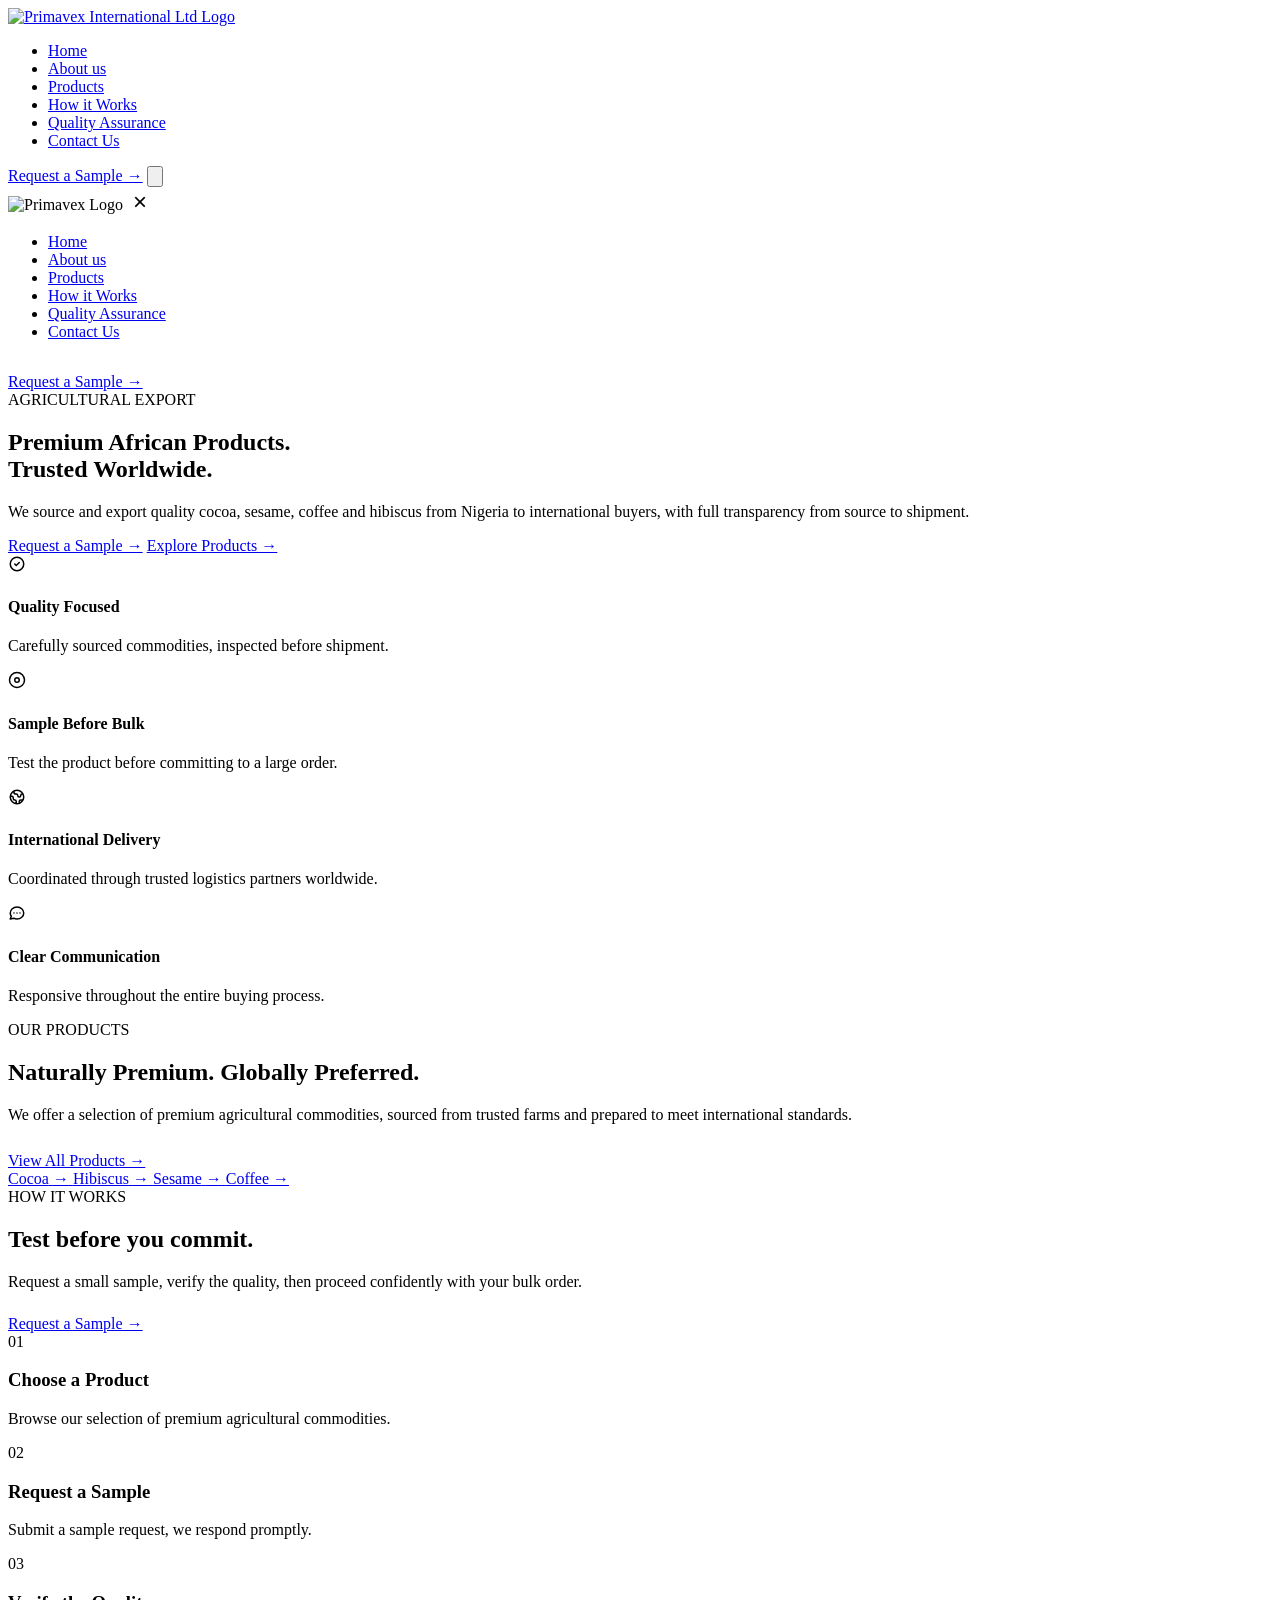
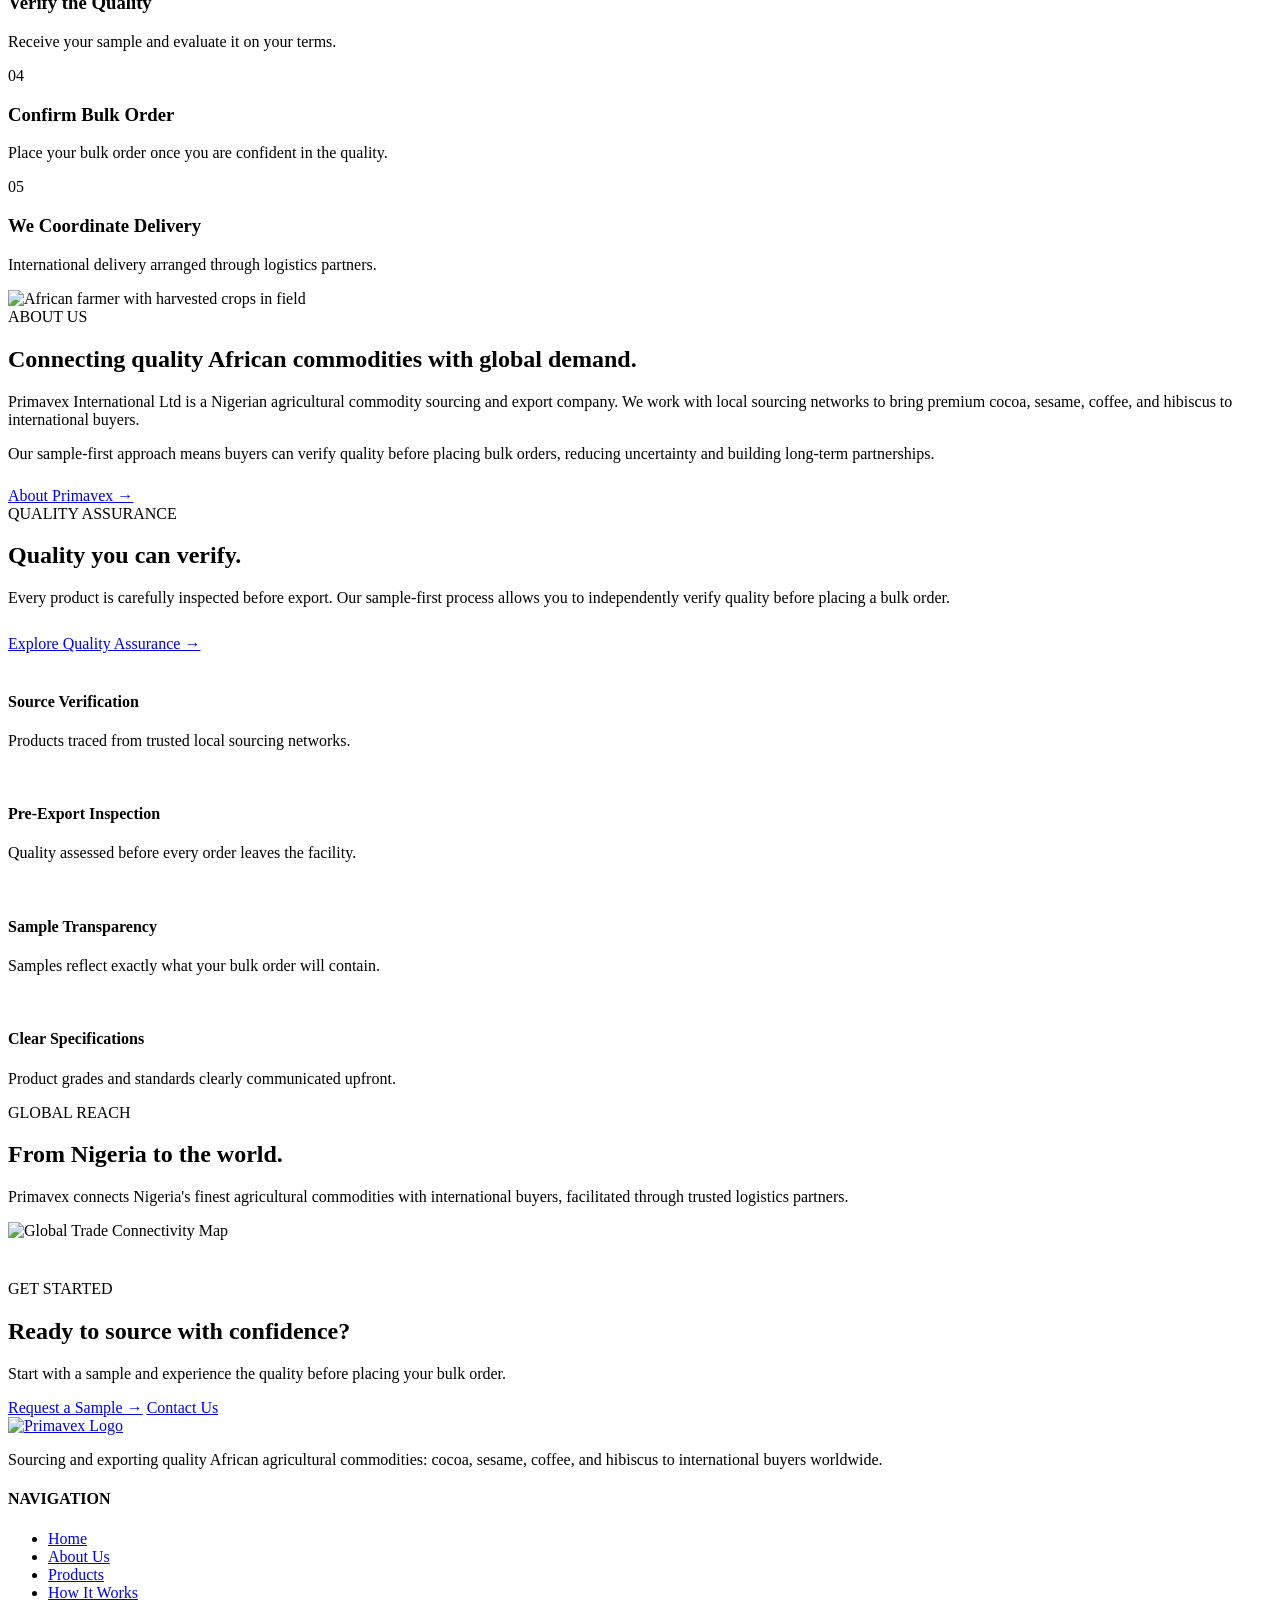
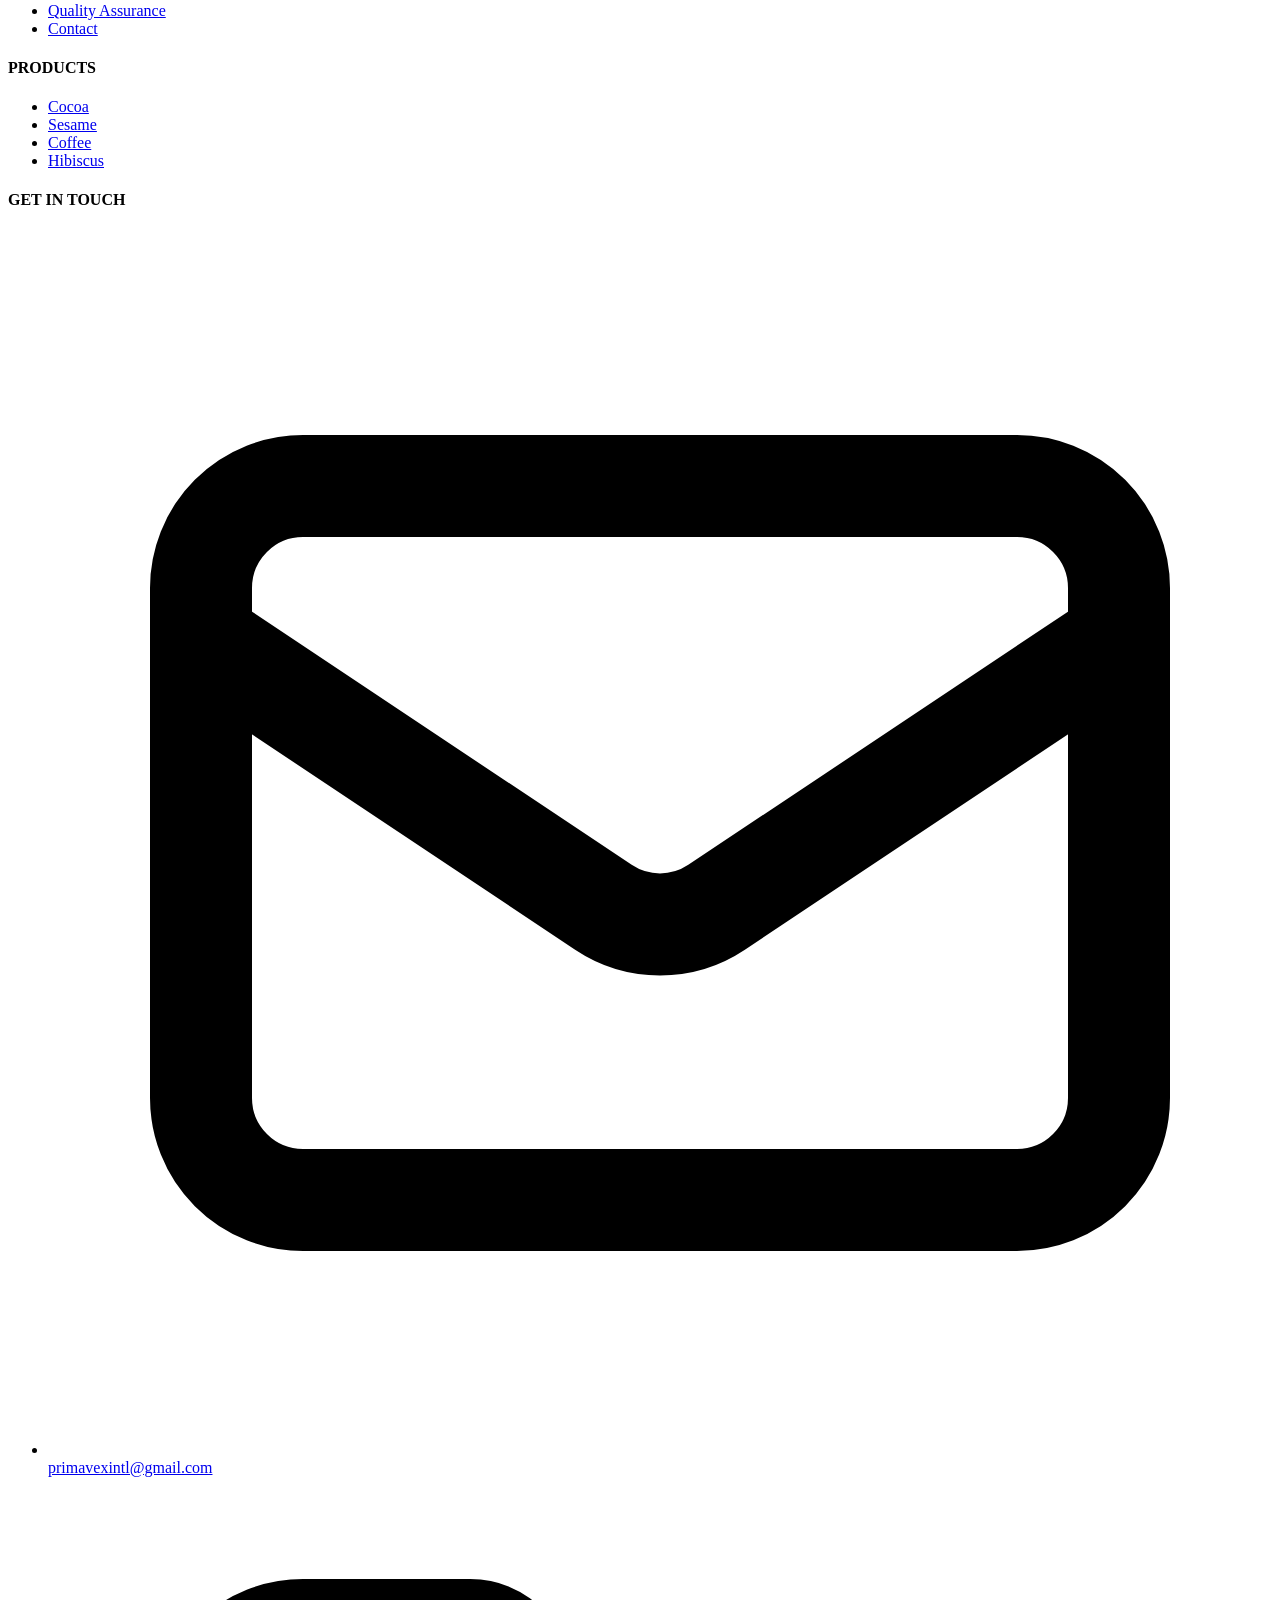
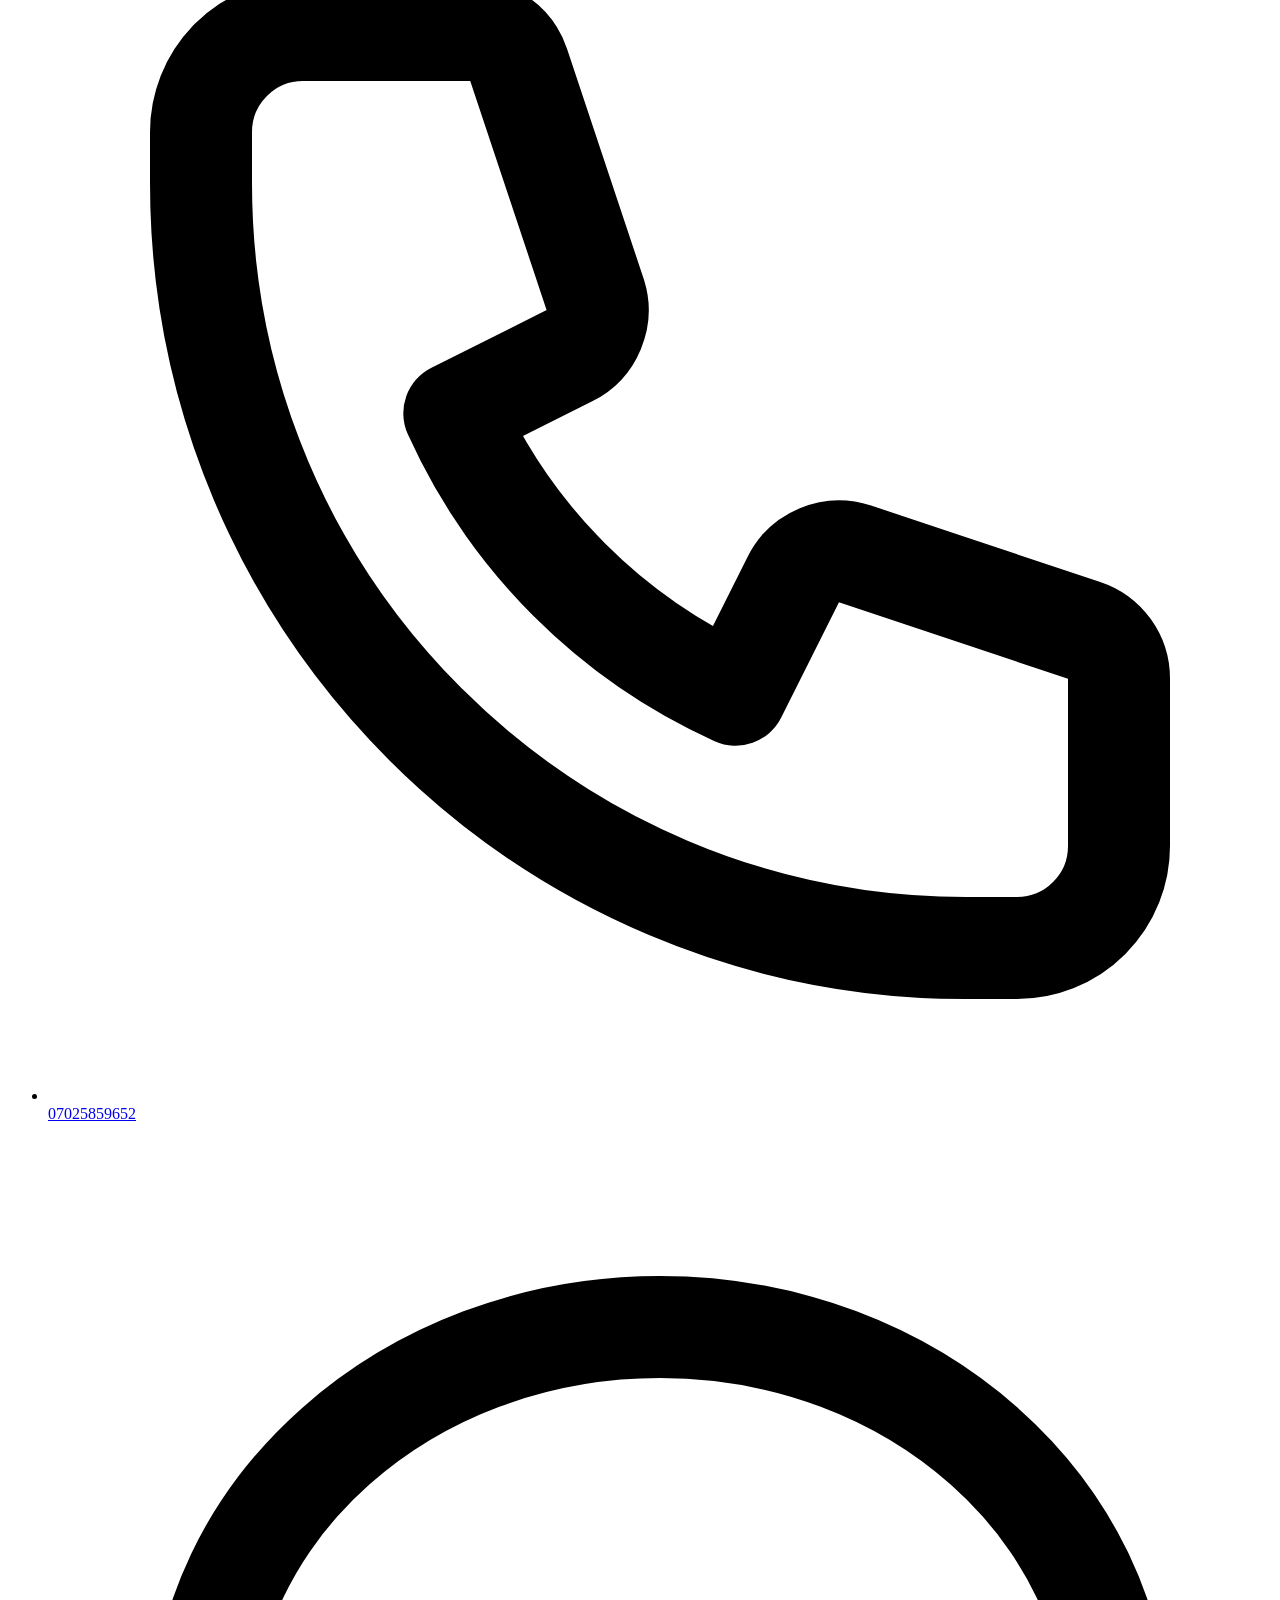
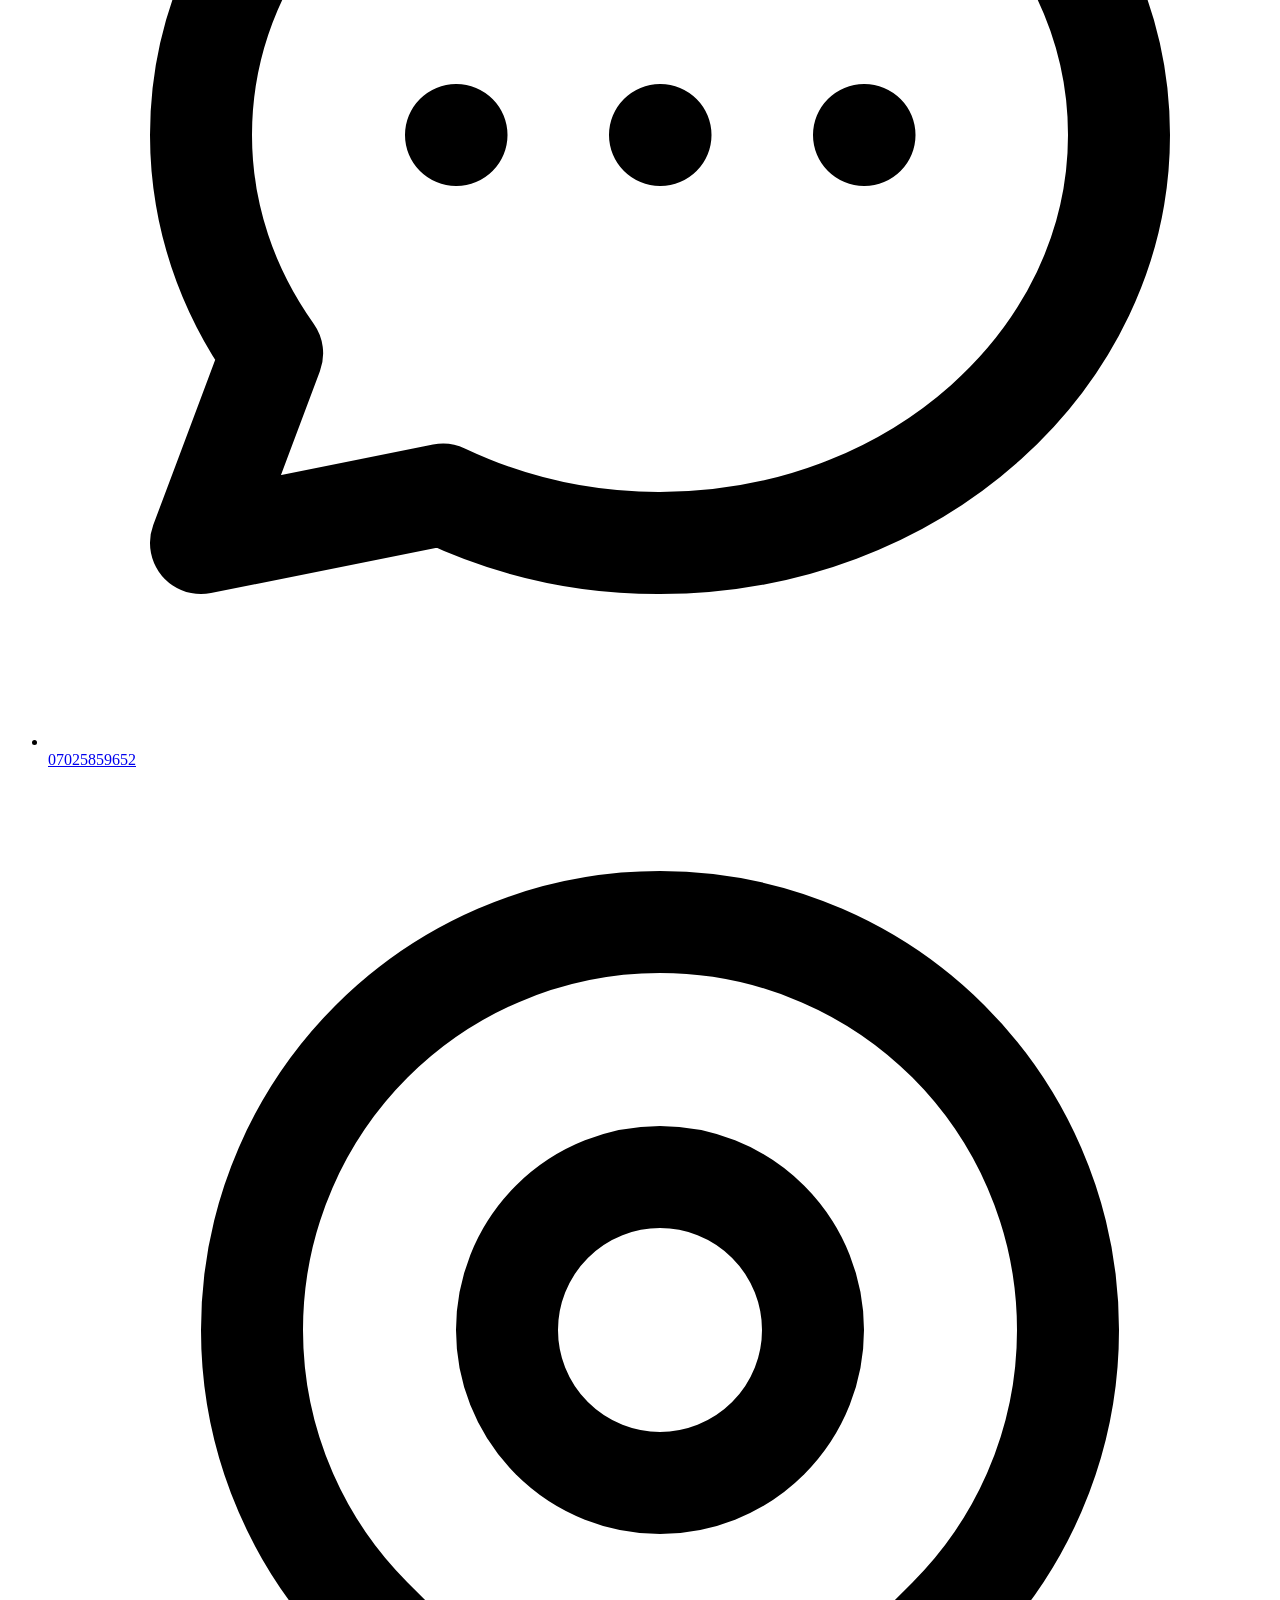
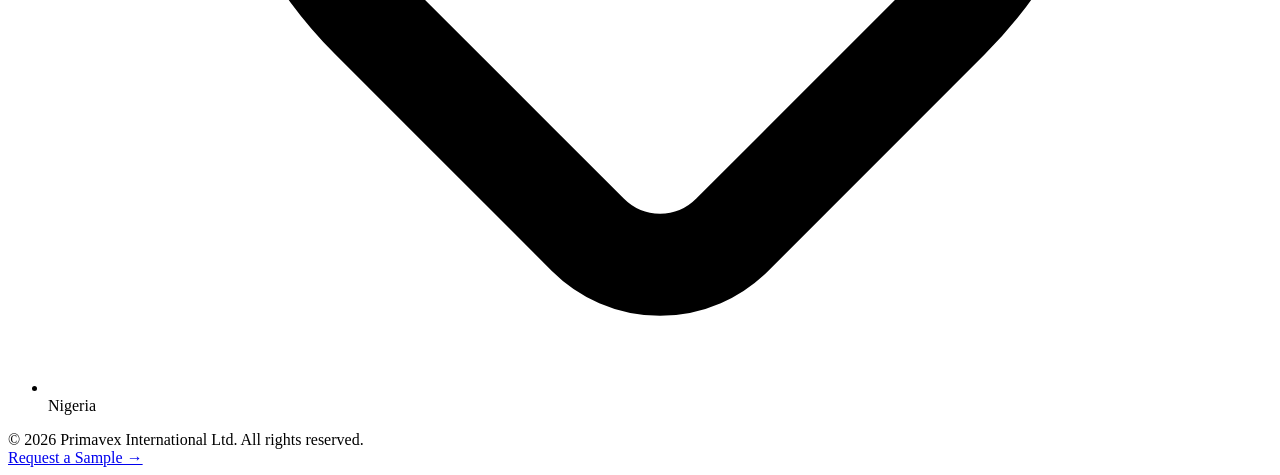
==== index.html @ c96e4984 "Add files via upload" ====
<!DOCTYPE html>
<html lang="en">
<head>
  <meta charset="UTF-8">
  <meta name="viewport" content="width=device-width, initial-scale=1.0">
  <title>Primavex International Ltd | Premium African Agricultural Commodities</title>
  <meta name="description" content="Sourcing and exporting quality African agricultural commodities: cocoa, sesame, coffee, and hibiscus from Nigeria to international buyers worldwide.">
  <link rel="stylesheet" href="assets/css/style.css">
  <link rel="icon" type="image/png" href="assets/images/logo.png">
</head>
<body>

  <!-- Floating Frosted Glass Header Navigation -->
  <header class="header-wrapper">
    <nav class="nav-pill" aria-label="Main Navigation">
      <a href="index.html" class="nav-brand" aria-label="Primavex Home">
        <img src="assets/images/logo.png" alt="Primavex International Ltd Logo">
      </a>
      <ul class="nav-menu">
        <li><a href="index.html" class="nav-link active">Home</a></li>
        <li><a href="about.html" class="nav-link">About us</a></li>
        <li><a href="products.html" class="nav-link">Products</a></li>
        <li><a href="how-it-works.html" class="nav-link">How it Works</a></li>
        <li><a href="quality-assurance.html" class="nav-link">Quality Assurance</a></li>
        <li><a href="contact.html" class="nav-link">Contact Us</a></li>
      </ul>
      <div class="nav-actions">
        <a href="request-sample.html" class="btn btn-gold btn-pill">Request a Sample &rarr;</a>
        <button class="mobile-toggle" aria-label="Open mobile navigation menu">
          <svg fill="none" stroke="currentColor" stroke-width="2" viewBox="0 0 24 24">
            <path stroke-linecap="round" stroke-linejoin="round" d="M4 6h16M4 12h16M4 18h16"></path>
          </svg>
        </button>
      </div>
    </nav>
  </header>

  <!-- Mobile Navigation Drawer -->
  <div class="mobile-drawer" aria-hidden="true">
    <div class="mobile-drawer-content">
      <div>
        <div class="mobile-drawer-header">
          <img src="assets/images/logo.png" alt="Primavex Logo" style="height: 32px;">
          <button class="mobile-drawer-close" aria-label="Close menu" style="background:none;border:none;cursor:pointer;font-size:24px;color:var(--primary-navy);">&times;</button>
        </div>
        <ul class="mobile-nav-links">
          <li><a href="index.html" class="nav-link active">Home</a></li>
          <li><a href="about.html" class="nav-link">About us</a></li>
          <li><a href="products.html" class="nav-link">Products</a></li>
          <li><a href="how-it-works.html" class="nav-link">How it Works</a></li>
          <li><a href="quality-assurance.html" class="nav-link">Quality Assurance</a></li>
          <li><a href="contact.html" class="nav-link">Contact Us</a></li>
        </ul>
      </div>
      <div style="margin-top: 32px;">
        <a href="request-sample.html" class="btn btn-gold btn-full">Request a Sample &rarr;</a>
      </div>
    </div>
  </div>

  <main id="main-content">
    <!-- Hero Section -->
    <section class="hero-wrapper" style="background-image: url('assets/images/hero-home.jpg');">
      <div class="hero-overlay"></div>
      <div class="container">
        <div class="hero-content">
          <span class="eyebrow eyebrow-light">AGRICULTURAL EXPORT</span>
          <h1>Premium African <span class="text-gold">Products.</span><br>Trusted Worldwide.</h1>
          <p>We source and export quality cocoa, sesame, coffee and hibiscus from Nigeria to international buyers, with full transparency from source to shipment.</p>
          <div class="hero-cta-group">
            <a href="request-sample.html" class="btn btn-gold">Request a Sample &rarr;</a>
            <a href="products.html" class="btn btn-outline-white">Explore Products &rarr;</a>
          </div>
        </div>
      </div>
    </section>

    <!-- 4 Feature Highlights Bar -->
    <section class="feature-bar" aria-label="Highlights">
      <div class="container">
        <div class="feature-bar-grid">
          <div class="feature-bar-item">
            <div class="feature-icon-box">
              <svg width="18" height="18" fill="none" stroke="currentColor" stroke-width="2" viewBox="0 0 24 24">
                <path stroke-linecap="round" stroke-linejoin="round" d="M9 12l2 2 4-4m6 2a9 9 0 11-18 0 9 9 0 0118 0z"></path>
              </svg>
            </div>
            <div>
              <h4>Quality Focused</h4>
              <p>Carefully sourced commodities, inspected before shipment.</p>
            </div>
          </div>
          <div class="feature-bar-item">
            <div class="feature-icon-box">
              <svg width="18" height="18" fill="none" stroke="currentColor" stroke-width="2" viewBox="0 0 24 24">
                <circle cx="12" cy="12" r="10"></circle>
                <circle cx="12" cy="12" r="3"></circle>
              </svg>
            </div>
            <div>
              <h4>Sample Before Bulk</h4>
              <p>Test the product before committing to a large order.</p>
            </div>
          </div>
          <div class="feature-bar-item">
            <div class="feature-icon-box">
              <svg width="18" height="18" fill="none" stroke="currentColor" stroke-width="2" viewBox="0 0 24 24">
                <path stroke-linecap="round" stroke-linejoin="round" d="M3.055 11H5a2 2 0 012 2v1a2 2 0 002 2 2 2 0 012 2v2.945M8 3.935V5.5A2.5 2.5 0 0010.5 8h.5a2 2 0 012 2 2 2 0 104 0 2 2 0 012-2h1.064M15 20.488V18a2 2 0 012-2h3.064M21 12a9 9 0 11-18 0 9 9 0 0118 0z"></path>
              </svg>
            </div>
            <div>
              <h4>International Delivery</h4>
              <p>Coordinated through trusted logistics partners worldwide.</p>
            </div>
          </div>
          <div class="feature-bar-item">
            <div class="feature-icon-box">
              <svg width="18" height="18" fill="none" stroke="currentColor" stroke-width="2" viewBox="0 0 24 24">
                <path stroke-linecap="round" stroke-linejoin="round" d="M8 12h.01M12 12h.01M16 12h.01M21 12c0 4.418-4.03 8-9 8a9.863 9.863 0 01-4.255-.949L3 20l1.395-3.72C3.512 15.042 3 13.574 3 12c0-4.418 4.03-8 9-8s9 3.582 9 8z"></path>
              </svg>
            </div>
            <div>
              <h4>Clear Communication</h4>
              <p>Responsive throughout the entire buying process.</p>
            </div>
          </div>
        </div>
      </div>
    </section>

    <!-- Product Showcase Section -->
    <section class="section-padding bg-white">
      <div class="container">
        <div class="product-showcase-grid">
          <div>
            <span class="eyebrow">OUR PRODUCTS</span>
            <h2>Naturally Premium. Globally Preferred.</h2>
            <p style="margin-top: 16px; margin-bottom: 28px;">We offer a selection of premium agricultural commodities, sourced from trusted farms and prepared to meet international standards.</p>
            <a href="products.html" class="btn btn-navy">View All Products &rarr;</a>
          </div>
          <div class="product-cards-2x2">
            <!-- Cocoa Card -->
            <a href="products/cocoa.html" class="showcase-product-card" style="background-image: url('assets/images/cocoa.jpg');" aria-label="View Cocoa Details">
              <span class="showcase-badge">Cocoa</span>
              <span class="showcase-arrow-btn">&rarr;</span>
            </a>
            <!-- Hibiscus Card -->
            <a href="products/hibiscus.html" class="showcase-product-card" style="background-image: url('assets/images/hibiscus.jpg');" aria-label="View Hibiscus Details">
              <span class="showcase-badge">Hibiscus</span>
              <span class="showcase-arrow-btn">&rarr;</span>
            </a>
            <!-- Sesame Card -->
            <a href="products/sesame.html" class="showcase-product-card" style="background-image: url('assets/images/sesame.jpg');" aria-label="View Sesame Details">
              <span class="showcase-badge">Sesame</span>
              <span class="showcase-arrow-btn">&rarr;</span>
            </a>
            <!-- Coffee Card -->
            <a href="products/coffee.html" class="showcase-product-card" style="background-image: url('assets/images/coffee.jpg');" aria-label="View Coffee Details">
              <span class="showcase-badge">Coffee</span>
              <span class="showcase-arrow-btn">&rarr;</span>
            </a>
          </div>
        </div>
      </div>
    </section>

    <!-- How It Works / 5-Step Process Section -->
    <section class="section-padding bg-white">
      <div class="container">
        <div class="process-split">
          <div>
            <span class="eyebrow">HOW IT WORKS</span>
            <h2>Test before you commit.</h2>
            <p style="margin-top: 14px; margin-bottom: 24px;">Request a small sample, verify the quality, then proceed confidently with your bulk order.</p>
            <a href="request-sample.html" class="btn btn-gold">Request a Sample &rarr;</a>
          </div>
          <div class="process-steps-list">
            <div class="process-step-item">
              <div class="process-step-num">01</div>
              <div class="process-step-text">
                <h3>Choose a Product</h3>
                <p>Browse our selection of premium agricultural commodities.</p>
              </div>
            </div>
            <div class="process-step-item">
              <div class="process-step-num">02</div>
              <div class="process-step-text">
                <h3>Request a Sample</h3>
                <p>Submit a sample request, we respond promptly.</p>
              </div>
            </div>
            <div class="process-step-item">
              <div class="process-step-num">03</div>
              <div class="process-step-text">
                <h3>Verify the Quality</h3>
                <p>Receive your sample and evaluate it on your terms.</p>
              </div>
            </div>
            <div class="process-step-item">
              <div class="process-step-num">04</div>
              <div class="process-step-text">
                <h3>Confirm Bulk Order</h3>
                <p>Place your bulk order once you are confident in the quality.</p>
              </div>
            </div>
            <div class="process-step-item">
              <div class="process-step-num">05</div>
              <div class="process-step-text">
                <h3>We Coordinate Delivery</h3>
                <p>International delivery arranged through logistics partners.</p>
              </div>
            </div>
          </div>
        </div>
      </div>
    </section>

    <!-- About Us Teaser Section -->
    <section class="section-padding bg-white">
      <div class="container">
        <div class="editorial-split">
          <div class="editorial-img-box">
            <img src="assets/images/home-farmer.png" alt="African farmer with harvested crops in field">
          </div>
          <div>
            <span class="eyebrow">ABOUT US</span>
            <h2>Connecting quality African commodities with global demand.</h2>
            <p style="margin-top: 14px; margin-bottom: 14px;">Primavex International Ltd is a Nigerian agricultural commodity sourcing and export company. We work with local sourcing networks to bring premium cocoa, sesame, coffee, and hibiscus to international buyers.</p>
            <p style="margin-bottom: 24px;">Our sample-first approach means buyers can verify quality before placing bulk orders, reducing uncertainty and building long-term partnerships.</p>
            <a href="about.html" class="btn btn-navy">About Primavex &rarr;</a>
          </div>
        </div>
      </div>
    </section>

    <!-- Quality Assurance Teaser Section -->
    <section class="section-padding bg-white">
      <div class="container">
        <div class="qa-teaser-grid">
          <div class="frame-black" style="display: flex; flex-direction: column; justify-content: space-between;">
            <div>
              <span class="eyebrow eyebrow-light">QUALITY ASSURANCE</span>
              <h2>Quality you can verify.</h2>
              <p style="margin-top: 14px; margin-bottom: 28px;">Every product is carefully inspected before export. Our sample-first process allows you to independently verify quality before placing a bulk order.</p>
            </div>
            <div>
              <a href="quality-assurance.html" class="btn btn-gold">Explore Quality Assurance &rarr;</a>
            </div>
          </div>
          <div class="qa-subcards-grid">
            <div class="qa-subcard">
              <span style="display: inline-block; width: 20px; height: 1.5px; background: var(--primary-gold); margin-bottom: 10px;"></span>
              <h4>Source Verification</h4>
              <p>Products traced from trusted local sourcing networks.</p>
            </div>
            <div class="qa-subcard">
              <span style="display: inline-block; width: 20px; height: 1.5px; background: var(--primary-gold); margin-bottom: 10px;"></span>
              <h4>Pre-Export Inspection</h4>
              <p>Quality assessed before every order leaves the facility.</p>
            </div>
            <div class="qa-subcard">
              <span style="display: inline-block; width: 20px; height: 1.5px; background: var(--primary-gold); margin-bottom: 10px;"></span>
              <h4>Sample Transparency</h4>
              <p>Samples reflect exactly what your bulk order will contain.</p>
            </div>
            <div class="qa-subcard">
              <span style="display: inline-block; width: 20px; height: 1.5px; background: var(--primary-gold); margin-bottom: 10px;"></span>
              <h4>Clear Specifications</h4>
              <p>Product grades and standards clearly communicated upfront.</p>
            </div>
          </div>
        </div>
      </div>
    </section>

    <!-- Global Reach Section (No dark border outline!) -->
    <section class="section-padding bg-white" style="padding-bottom: 40px;">
      <div class="container">
        <div class="global-reach-box">
          <span class="eyebrow">GLOBAL REACH</span>
          <h2>From Nigeria to the world.</h2>
          <p style="margin-top: 10px;">Primavex connects Nigeria's finest agricultural commodities with international buyers, facilitated through trusted logistics partners.</p>
        </div>
        <div class="map-container">
          <img src="assets/images/world-map.png" alt="Global Trade Connectivity Map">
        </div>
      </div>
    </section>

    <!-- Pre-Footer Dark CTA Banner -->
    <section class="cta-banner">
      <div class="container">
        <div class="cta-banner-inner">
          <span class="eyebrow eyebrow-light">GET STARTED</span>
          <h2>Ready to source with confidence?</h2>
          <p>Start with a sample and experience the quality before placing your bulk order.</p>
          <div class="cta-banner-buttons">
            <a href="request-sample.html" class="btn btn-gold">Request a Sample &rarr;</a>
            <a href="contact.html" class="btn btn-white">Contact Us</a>
          </div>
        </div>
      </div>
    </section>
  </main>

  <!-- Site Footer -->
  <footer class="site-footer">
    <div class="container">
      <div class="footer-grid">
        <div class="footer-brand">
          <a href="index.html">
            <img src="assets/images/logo.png" alt="Primavex Logo">
          </a>
          <p>Sourcing and exporting quality African agricultural commodities: cocoa, sesame, coffee, and hibiscus to international buyers worldwide.</p>
        </div>
        <div>
          <h4 class="footer-heading">NAVIGATION</h4>
          <ul class="footer-links">
            <li><a href="index.html">Home</a></li>
            <li><a href="about.html">About Us</a></li>
            <li><a href="products.html">Products</a></li>
            <li><a href="how-it-works.html">How It Works</a></li>
            <li><a href="quality-assurance.html">Quality Assurance</a></li>
            <li><a href="contact.html">Contact</a></li>
          </ul>
        </div>
        <div>
          <h4 class="footer-heading">PRODUCTS</h4>
          <ul class="footer-links">
            <li><a href="products/cocoa.html">Cocoa</a></li>
            <li><a href="products/sesame.html">Sesame</a></li>
            <li><a href="products/coffee.html">Coffee</a></li>
            <li><a href="products/hibiscus.html">Hibiscus</a></li>
          </ul>
        </div>
        <div>
          <h4 class="footer-heading">GET IN TOUCH</h4>
          <ul class="footer-contact-list">
            <li class="footer-contact-item">
              <svg fill="none" stroke="currentColor" stroke-width="2" viewBox="0 0 24 24">
                <path stroke-linecap="round" stroke-linejoin="round" d="M3 8l7.89 5.26a2 2 0 002.22 0L21 8M5 19h14a2 2 0 002-2V7a2 2 0 00-2-2H5a2 2 0 00-2 2v10a2 2 0 002 2z"></path>
              </svg>
              <a href="mailto:primavexintl@gmail.com">primavexintl@gmail.com</a>
            </li>
            <li class="footer-contact-item">
              <svg fill="none" stroke="currentColor" stroke-width="2" viewBox="0 0 24 24">
                <path stroke-linecap="round" stroke-linejoin="round" d="M3 5a2 2 0 012-2h3.28a1 1 0 01.948.684l1.498 4.493a1 1 0 01-.502 1.21l-2.257 1.13a11.042 11.042 0 005.516 5.516l1.13-2.257a1 1 0 011.21-.502l4.493 1.498a1 1 0 01.684.949V19a2 2 0 01-2 2h-1C9.716 21 3 14.284 3 6V5z"></path>
              </svg>
              <a href="tel:07025859652">07025859652</a>
            </li>
            <li class="footer-contact-item">
              <svg fill="none" stroke="currentColor" stroke-width="2" viewBox="0 0 24 24">
                <path stroke-linecap="round" stroke-linejoin="round" d="M8 12h.01M12 12h.01M16 12h.01M21 12c0 4.418-4.03 8-9 8a9.863 9.863 0 01-4.255-.949L3 20l1.395-3.72C3.512 15.042 3 13.574 3 12c0-4.418 4.03-8 9-8s9 3.582 9 8z"></path>
              </svg>
              <a href="https://wa.me/2347025859652" target="_blank" rel="noopener">07025859652</a>
            </li>
            <li class="footer-contact-item">
              <svg fill="none" stroke="currentColor" stroke-width="2" viewBox="0 0 24 24">
                <path stroke-linecap="round" stroke-linejoin="round" d="M17.657 16.657L13.414 20.9a1.998 1.998 0 01-2.827 0l-4.244-4.243a8 8 0 1111.314 0z"></path>
                <path stroke-linecap="round" stroke-linejoin="round" d="M15 11a3 3 0 11-6 0 3 3 0 016 0z"></path>
              </svg>
              <span>Nigeria</span>
            </li>
          </ul>
        </div>
      </div>
      <div class="footer-bottom">
        <div>&copy; 2026 Primavex International Ltd. All rights reserved.</div>
        <div>
          <a href="request-sample.html" class="btn btn-gold btn-sm">Request a Sample &rarr;</a>
        </div>
      </div>
    </div>
  </footer>

  <script src="assets/js/main.js"></script>
</body>
</html>
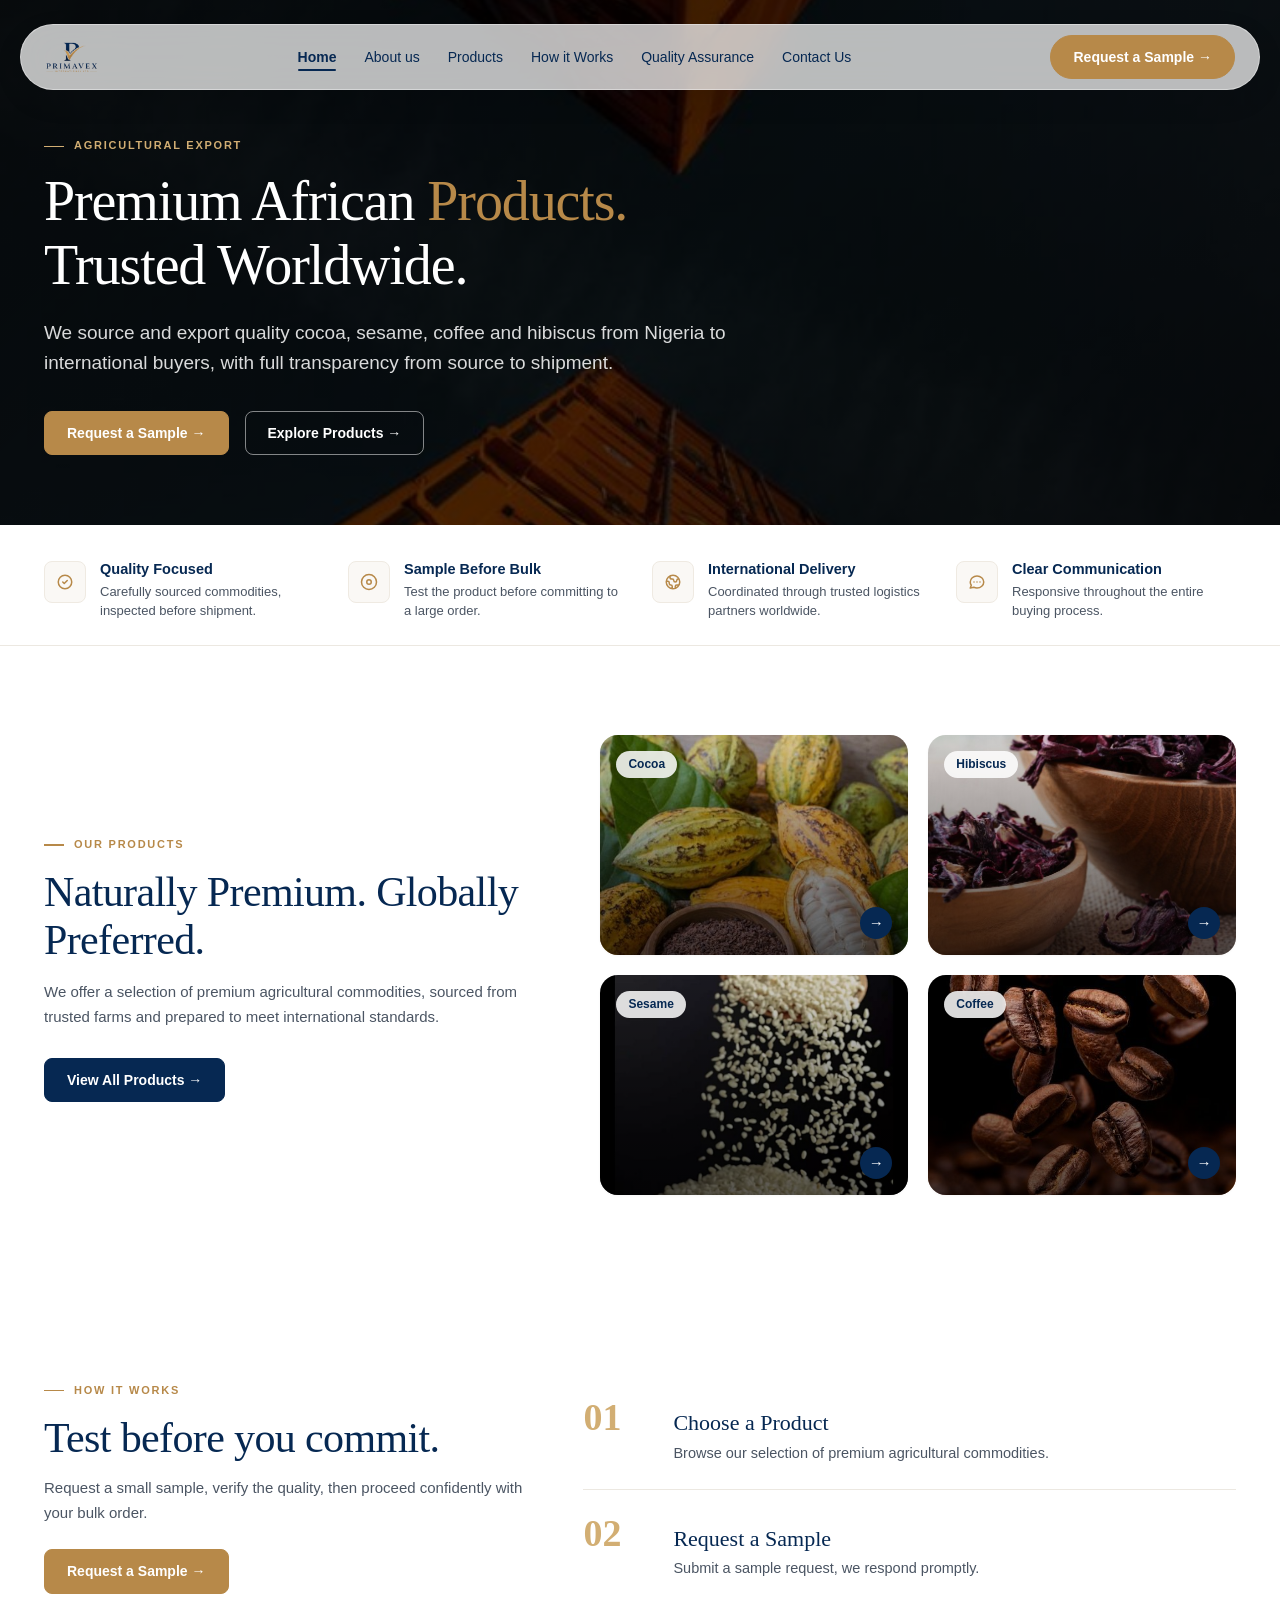
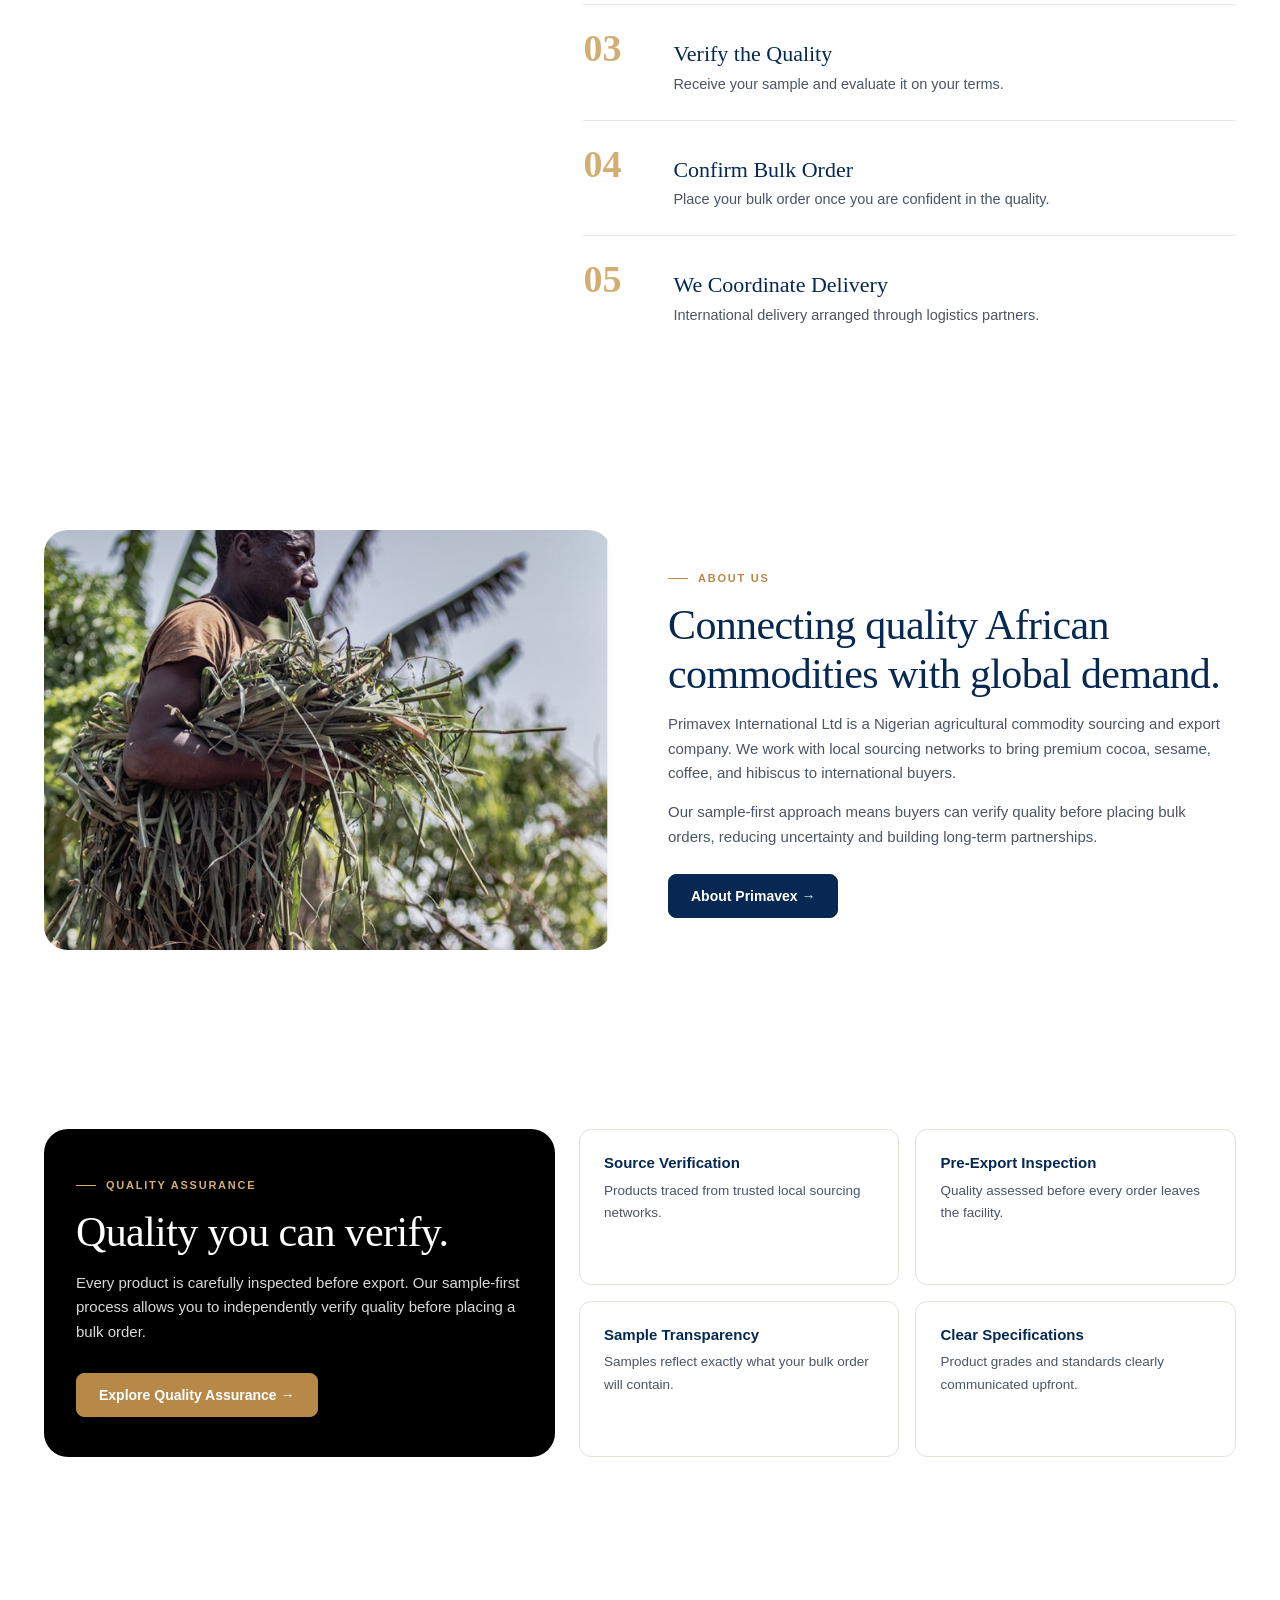
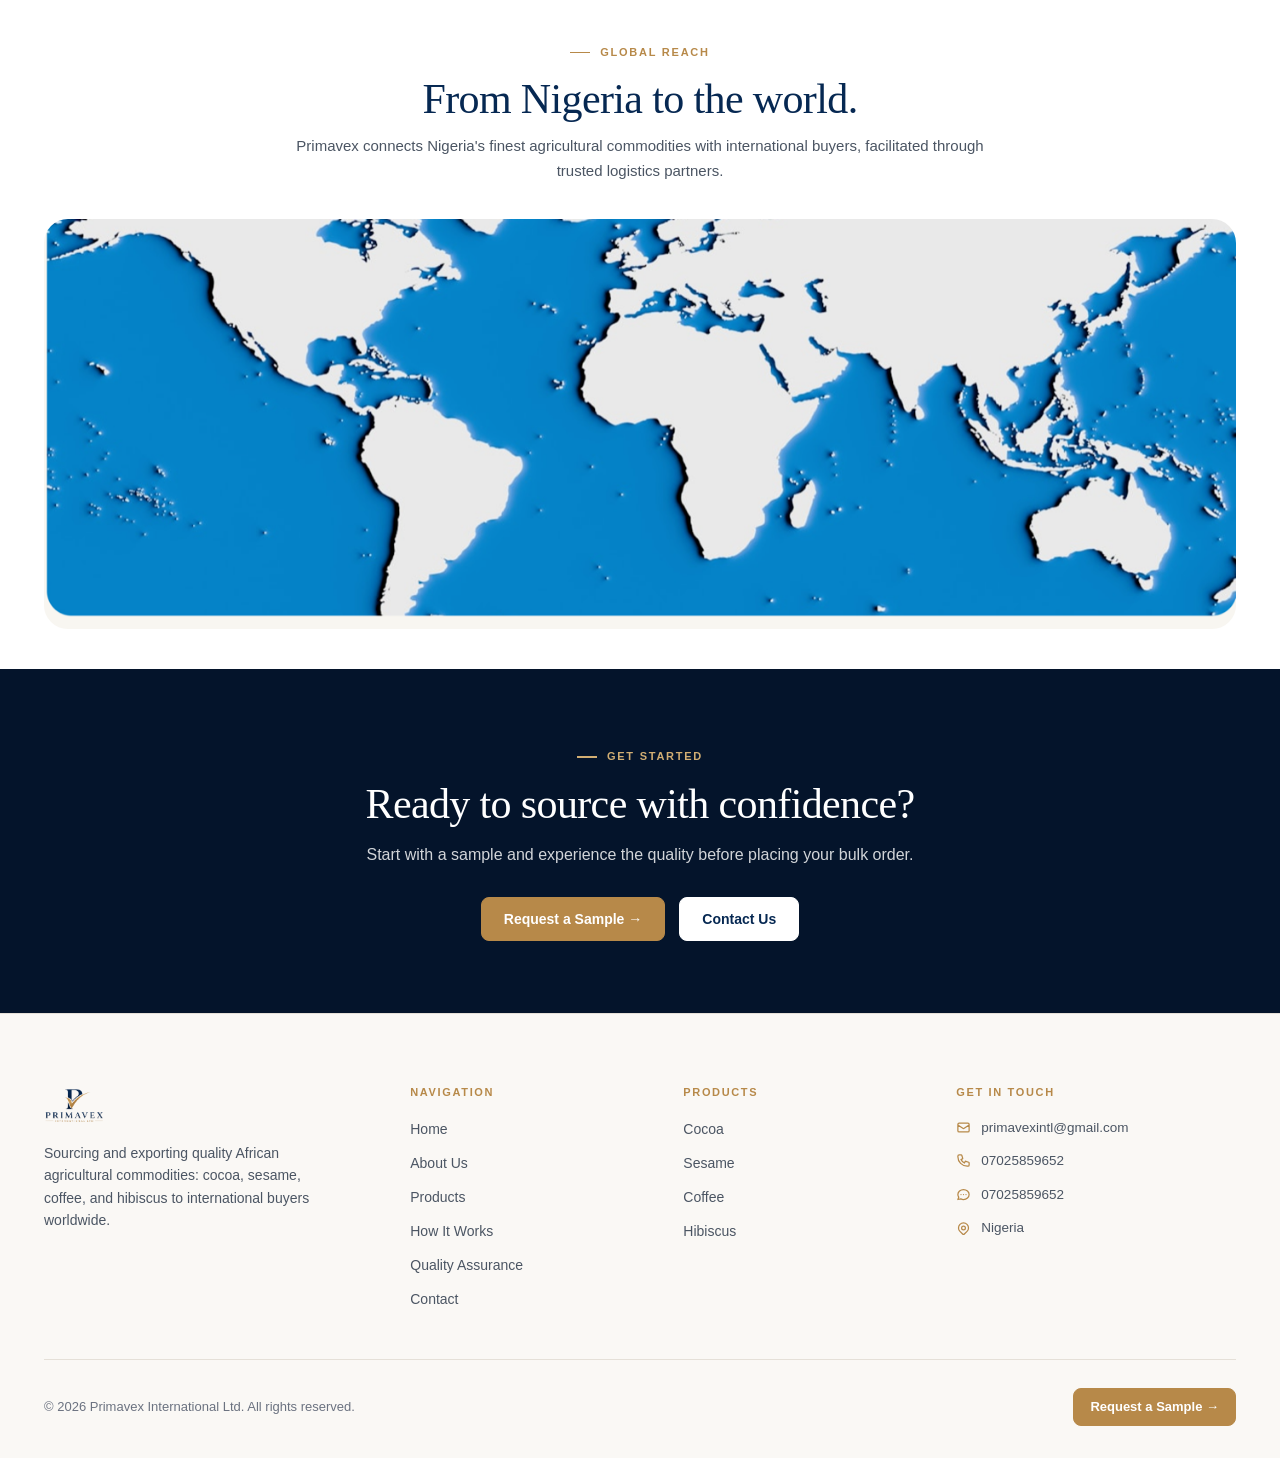
==== commit f49f255d: "Final Primavex website implementation" ====
--- a/index.html
+++ b/index.html
@@ -5,8 +5,30 @@
   <meta name="viewport" content="width=device-width, initial-scale=1.0">
   <title>Primavex International Ltd | Premium African Agricultural Commodities</title>
   <meta name="description" content="Sourcing and exporting quality African agricultural commodities: cocoa, sesame, coffee, and hibiscus from Nigeria to international buyers worldwide.">
+  <meta name="robots" content="index, follow">
+  <link rel="canonical" href="https://primavex-website.vercel.app/">
+
+  <!-- Open Graph / Facebook -->
+  <meta property="og:type" content="website">
+  <meta property="og:site_name" content="Primavex International Ltd">
+  <meta property="og:title" content="Primavex International Ltd | Premium African Agricultural Commodities">
+  <meta property="og:description" content="Sourcing and exporting quality African agricultural commodities: cocoa, sesame, coffee, and hibiscus from Nigeria to international buyers worldwide.">
+  <meta property="og:url" content="https://primavex-website.vercel.app/">
+  <meta property="og:image" content="https://primavex-website.vercel.app/assets/images/hero-home.jpg">
+
+  <!-- Twitter / X Card -->
+  <meta name="twitter:card" content="summary_large_image">
+  <meta name="twitter:title" content="Primavex International Ltd | Premium African Agricultural Commodities">
+  <meta name="twitter:description" content="Sourcing and exporting quality African agricultural commodities: cocoa, sesame, coffee, and hibiscus from Nigeria to international buyers worldwide.">
+  <meta name="twitter:image" content="https://primavex-website.vercel.app/assets/images/hero-home.jpg">
+
+  <!-- Favicon & Touch Icons -->
+  <link rel="icon" type="image/png" href="assets/images/logo.png">
+  <link rel="apple-touch-icon" href="assets/images/logo.png">
+  <meta name="theme-color" content="#062852">
+
+  <!-- Stylesheet -->
   <link rel="stylesheet" href="assets/css/style.css">
-  <link rel="icon" type="image/png" href="assets/images/logo.png">
 </head>
 <body>
 
@@ -249,22 +271,18 @@
           </div>
           <div class="qa-subcards-grid">
             <div class="qa-subcard">
-              <span style="display: inline-block; width: 20px; height: 1.5px; background: var(--primary-gold); margin-bottom: 10px;"></span>
               <h4>Source Verification</h4>
               <p>Products traced from trusted local sourcing networks.</p>
             </div>
             <div class="qa-subcard">
-              <span style="display: inline-block; width: 20px; height: 1.5px; background: var(--primary-gold); margin-bottom: 10px;"></span>
               <h4>Pre-Export Inspection</h4>
               <p>Quality assessed before every order leaves the facility.</p>
             </div>
             <div class="qa-subcard">
-              <span style="display: inline-block; width: 20px; height: 1.5px; background: var(--primary-gold); margin-bottom: 10px;"></span>
               <h4>Sample Transparency</h4>
               <p>Samples reflect exactly what your bulk order will contain.</p>
             </div>
             <div class="qa-subcard">
-              <span style="display: inline-block; width: 20px; height: 1.5px; background: var(--primary-gold); margin-bottom: 10px;"></span>
               <h4>Clear Specifications</h4>
               <p>Product grades and standards clearly communicated upfront.</p>
             </div>
@@ -352,7 +370,7 @@
               <svg fill="none" stroke="currentColor" stroke-width="2" viewBox="0 0 24 24">
                 <path stroke-linecap="round" stroke-linejoin="round" d="M8 12h.01M12 12h.01M16 12h.01M21 12c0 4.418-4.03 8-9 8a9.863 9.863 0 01-4.255-.949L3 20l1.395-3.72C3.512 15.042 3 13.574 3 12c0-4.418 4.03-8 9-8s9 3.582 9 8z"></path>
               </svg>
-              <a href="https://wa.me/2347025859652" target="_blank" rel="noopener">07025859652</a>
+              <a href="https://wa.me/2347025859652" target="_blank" rel="noopener noreferrer">07025859652</a>
             </li>
             <li class="footer-contact-item">
               <svg fill="none" stroke="currentColor" stroke-width="2" viewBox="0 0 24 24">
--- a/assets/css/style.css
+++ b/assets/css/style.css
@@ -0,0 +1,1496 @@
+/* ==========================================================================
+   PRIMAVEX INTERNATIONAL LTD | MAIN STYLESHEET
+   Accurate visual translation strictly adhering to Figma designs
+   ========================================================================== */
+
+@import url('https://fonts.googleapis.com/css2?family=Cormorant+Garamond:ital,wght@0,400;0,500;0,600;0,700;1,400;1,600&family=Manrope:wght@300;400;500;600;700&display=swap');
+
+:root {
+  /* Brand Color Palette */
+  --primary-navy: #062852;
+  --deep-navy: #051A3A;
+  --dark-black: #000000;
+  --dark-banner: #04142B;
+  --primary-gold: #B78949;
+  --soft-gold: #D2AE73;
+  --light-gold: #E5C38E;
+  
+  /* Surfaces & Neutrals */
+  --white: #FFFFFF;
+  --page-bg: #FFFFFF;
+  --off-white: #FFFFFF;
+  --subtle-gray: #F9FAFB;
+  --warm-surface: #FAF8F5;
+  --footer-bg: #FAF8F5;
+  
+  /* Text & Borders */
+  --neutral-dark: #111827;
+  --neutral-body: #4B5563;
+  --neutral-light: #6B7280;
+  --border-color: #E5E0D8;
+  --border-subtle: #ECE8E1;
+
+  /* Typography */
+  --font-serif: 'Cormorant Garamond', Georgia, serif;
+  --font-sans: 'Manrope', -apple-system, BlinkMacSystemFont, 'Segoe UI', Roboto, sans-serif;
+
+  /* Dimensions & Spacing */
+  --container-max: 1240px;
+  --radius-sm: 8px;
+  --radius-md: 12px;
+  --radius-lg: 18px;
+  --radius-xl: 24px;
+  --radius-hero: 28px;
+  --radius-full: 9999px;
+
+  /* Shadows */
+  --shadow-sm: 0 1px 3px rgba(0, 0, 0, 0.04);
+  --shadow-md: 0 4px 16px rgba(0, 0, 0, 0.06);
+  --shadow-lg: 0 10px 30px rgba(0, 0, 0, 0.08);
+}
+
+/* Base Reset & Defaults */
+*, *::before, *::after {
+  box-sizing: border-box;
+  margin: 0;
+  padding: 0;
+}
+
+html {
+  font-size: 16px;
+  scroll-behavior: smooth;
+  -webkit-font-smoothing: antialiased;
+  -moz-osx-font-smoothing: grayscale;
+}
+
+body {
+  font-family: var(--font-sans);
+  font-size: 15px;
+  line-height: 1.6;
+  color: var(--neutral-body);
+  background-color: var(--page-bg);
+  min-height: 100vh;
+  display: flex;
+  flex-direction: column;
+}
+
+img, svg, video {
+  display: block;
+  max-width: 100%;
+  height: auto;
+}
+
+a {
+  color: inherit;
+  text-decoration: none;
+  transition: all 0.2s ease;
+}
+
+button, input, select, textarea {
+  font-family: inherit;
+  font-size: inherit;
+}
+
+/* Typography Scale */
+h1, h2, h3, h4, .font-serif {
+  font-family: var(--font-serif);
+  color: var(--primary-navy);
+  font-weight: 500;
+  line-height: 1.15;
+}
+
+h1 {
+  font-size: clamp(36px, 4.8vw, 56px);
+  letter-spacing: -0.02em;
+}
+
+h2 {
+  font-size: clamp(28px, 3.6vw, 42px);
+  letter-spacing: -0.015em;
+}
+
+h3 {
+  font-size: clamp(20px, 2.2vw, 28px);
+}
+
+h4 {
+  font-size: 18px;
+}
+
+p {
+  color: var(--neutral-body);
+  font-size: 15px;
+  line-height: 1.65;
+}
+
+.text-gold {
+  color: var(--primary-gold);
+}
+
+.text-navy {
+  color: var(--primary-navy);
+}
+
+.text-white {
+  color: var(--white);
+}
+
+.text-muted {
+  color: var(--neutral-light);
+}
+
+/* Eyebrow Label (No em dashes, clean uppercase typography) */
+.eyebrow {
+  display: inline-flex;
+  align-items: center;
+  gap: 10px;
+  font-family: var(--font-sans);
+  font-size: 11px;
+  font-weight: 700;
+  letter-spacing: 0.16em;
+  text-transform: uppercase;
+  color: var(--primary-gold);
+  margin-bottom: 14px;
+}
+
+.eyebrow::before {
+  content: '';
+  display: inline-block;
+  width: 20px;
+  height: 1.5px;
+  background-color: var(--primary-gold);
+}
+
+.eyebrow-light {
+  color: var(--soft-gold);
+}
+.eyebrow-light::before {
+  background-color: var(--soft-gold);
+}
+
+/* Containers */
+.container {
+  width: 100%;
+  max-width: var(--container-max);
+  margin-left: auto;
+  margin-right: auto;
+  padding-left: 24px;
+  padding-right: 24px;
+}
+
+.section-padding {
+  padding-top: clamp(56px, 7vw, 90px);
+  padding-bottom: clamp(56px, 7vw, 90px);
+}
+
+.bg-white {
+  background-color: var(--white);
+}
+
+.bg-warm-surface {
+  background-color: var(--warm-surface);
+}
+
+/* Floating Glass Header Navigation */
+.header-wrapper {
+  position: absolute;
+  top: 24px;
+  left: 0;
+  width: 100%;
+  z-index: 100;
+  display: flex;
+  justify-content: center;
+  padding: 0 20px;
+}
+
+.nav-pill {
+  width: 100%;
+  max-width: var(--container-max);
+  background: rgba(255, 255, 255, 0.72);
+  backdrop-filter: blur(20px);
+  -webkit-backdrop-filter: blur(20px);
+  border: 1px solid rgba(255, 255, 255, 0.4);
+  border-radius: var(--radius-full);
+  padding: 10px 24px;
+  display: flex;
+  align-items: center;
+  justify-content: space-between;
+  box-shadow: 0 10px 30px rgba(0, 0, 0, 0.08);
+  transition: all 0.3s ease;
+}
+
+.nav-brand {
+  display: flex;
+  align-items: center;
+}
+
+.nav-brand img {
+  height: 34px;
+  width: auto;
+  object-fit: contain;
+}
+
+.nav-menu {
+  display: flex;
+  align-items: center;
+  list-style: none;
+  gap: 28px;
+}
+
+.nav-link {
+  font-family: var(--font-sans);
+  font-size: 14px;
+  font-weight: 500;
+  color: var(--primary-navy);
+  position: relative;
+  padding: 4px 0;
+}
+
+.nav-link:hover {
+  color: var(--primary-gold);
+}
+
+.nav-link.active {
+  color: var(--primary-navy);
+  font-weight: 600;
+}
+
+.nav-link.active::after {
+  content: '';
+  position: absolute;
+  bottom: -2px;
+  left: 0;
+  width: 100%;
+  height: 2px;
+  background-color: var(--primary-navy);
+  border-radius: 2px;
+}
+
+.nav-actions {
+  display: flex;
+  align-items: center;
+  gap: 16px;
+}
+
+/* Mobile Toggle */
+.mobile-toggle {
+  display: none;
+  background: transparent;
+  border: none;
+  cursor: pointer;
+  padding: 6px;
+  color: var(--primary-navy);
+}
+
+.mobile-toggle svg {
+  width: 24px;
+  height: 24px;
+}
+
+/* Mobile Drawer */
+.mobile-drawer {
+  position: fixed;
+  top: 0;
+  left: 0;
+  width: 100%;
+  height: 100%;
+  background: rgba(0, 0, 0, 0.6);
+  backdrop-filter: blur(8px);
+  z-index: 200;
+  opacity: 0;
+  visibility: hidden;
+  transition: all 0.3s ease;
+}
+
+.mobile-drawer.open {
+  opacity: 1;
+  visibility: visible;
+}
+
+.mobile-drawer-content {
+  position: absolute;
+  top: 0;
+  right: 0;
+  width: 85%;
+  max-width: 340px;
+  height: 100%;
+  background: var(--white);
+  padding: 32px 24px;
+  display: flex;
+  flex-direction: column;
+  justify-content: space-between;
+  transform: translateX(100%);
+  transition: transform 0.3s cubic-bezier(0.16, 1, 0.3, 1);
+  box-shadow: -10px 0 30px rgba(0, 0, 0, 0.15);
+}
+
+.mobile-drawer.open .mobile-drawer-content {
+  transform: translateX(0);
+}
+
+.mobile-drawer-header {
+  display: flex;
+  align-items: center;
+  justify-content: space-between;
+  margin-bottom: 32px;
+}
+
+.mobile-nav-links {
+  display: flex;
+  flex-direction: column;
+  gap: 20px;
+  list-style: none;
+}
+
+.mobile-nav-links .nav-link {
+  font-size: 17px;
+  display: block;
+}
+
+/* Buttons */
+.btn {
+  display: inline-flex;
+  align-items: center;
+  justify-content: center;
+  gap: 8px;
+  font-family: var(--font-sans);
+  font-size: 14px;
+  font-weight: 600;
+  padding: 10px 22px;
+  border-radius: var(--radius-sm);
+  border: 1px solid transparent;
+  cursor: pointer;
+  text-decoration: none;
+  transition: all 0.2s ease;
+  white-space: nowrap;
+}
+
+.btn-gold {
+  background-color: var(--primary-gold);
+  color: var(--white);
+  border-color: var(--primary-gold);
+}
+
+.btn-gold:hover {
+  background-color: #a4783d;
+  border-color: #a4783d;
+}
+
+.btn-navy {
+  background-color: var(--primary-navy);
+  color: var(--white);
+  border-color: var(--primary-navy);
+}
+
+.btn-navy:hover {
+  background-color: #041a37;
+  border-color: #041a37;
+}
+
+.btn-outline-white {
+  background-color: transparent;
+  color: var(--white);
+  border-color: rgba(255, 255, 255, 0.5);
+}
+
+.btn-outline-white:hover {
+  background-color: rgba(255, 255, 255, 0.1);
+  border-color: var(--white);
+}
+
+.btn-outline-navy {
+  background-color: transparent;
+  color: var(--primary-navy);
+  border-color: var(--border-color);
+}
+
+.btn-outline-navy:hover {
+  border-color: var(--primary-navy);
+  background-color: var(--subtle-gray);
+}
+
+.btn-white {
+  background-color: var(--white);
+  color: var(--primary-navy);
+  border-color: var(--white);
+}
+
+.btn-white:hover {
+  background-color: #f3f4f6;
+}
+
+.btn-pill {
+  border-radius: var(--radius-full);
+}
+
+.btn-sm {
+  padding: 8px 16px;
+  font-size: 13px;
+}
+
+.btn-lg {
+  padding: 13px 26px;
+  font-size: 15px;
+}
+
+.btn-full {
+  width: 100%;
+}
+
+/* Hero Sections (Full-viewport / Full-width, NO rounded corner radius on background) */
+.hero-wrapper {
+  position: relative;
+  min-height: 520px;
+  display: flex;
+  align-items: center;
+  padding-top: 130px;
+  padding-bottom: 70px;
+  background-color: var(--deep-navy);
+  background-size: cover;
+  background-position: center;
+  background-repeat: no-repeat;
+  color: var(--white);
+  overflow: hidden;
+  border-radius: 0;
+  margin: 0;
+  width: 100%;
+}
+
+.hero-overlay {
+  position: absolute;
+  inset: 0;
+  background: linear-gradient(135deg, rgba(0, 0, 0, 0.85) 0%, rgba(0, 0, 0, 0.7) 55%, rgba(0, 0, 0, 0.85) 100%);
+}
+
+.hero-content {
+  position: relative;
+  z-index: 10;
+  max-width: 780px;
+}
+
+.hero-content h1 {
+  color: var(--white);
+  margin-bottom: 20px;
+}
+
+.hero-content p {
+  color: rgba(255, 255, 255, 0.85);
+  font-size: clamp(16px, 1.8vw, 19px);
+  line-height: 1.6;
+  margin-bottom: 32px;
+}
+
+.hero-split-content {
+  display: grid;
+  grid-template-columns: 1fr 1fr;
+  gap: 40px;
+  align-items: flex-end;
+}
+
+.hero-cta-group {
+  display: flex;
+  flex-wrap: wrap;
+  gap: 16px;
+  align-items: center;
+}
+
+/* Feature Highlights Bar */
+.feature-bar {
+  background: var(--white);
+  padding: 36px 0 24px 0;
+  border-bottom: 1px solid var(--border-subtle);
+}
+
+.feature-bar-grid {
+  display: grid;
+  grid-template-columns: repeat(4, 1fr);
+  gap: 24px;
+}
+
+.feature-bar-item {
+  display: flex;
+  align-items: flex-start;
+  gap: 14px;
+}
+
+.feature-icon-box {
+  width: 42px;
+  height: 42px;
+  border-radius: var(--radius-sm);
+  background: #FAF8F5;
+  border: 1px solid #EFEAE2;
+  color: var(--primary-gold);
+  display: flex;
+  align-items: center;
+  justify-content: center;
+  flex-shrink: 0;
+}
+
+.feature-bar-item h4 {
+  font-family: var(--font-sans);
+  font-size: 14.5px;
+  font-weight: 700;
+  color: var(--primary-navy);
+  margin-bottom: 4px;
+}
+
+.feature-bar-item p {
+  font-size: 13px;
+  line-height: 1.5;
+  color: var(--neutral-body);
+}
+
+/* Product Showcase (Home) */
+.product-showcase-grid {
+  display: grid;
+  grid-template-columns: 1fr 1.25fr;
+  gap: 48px;
+  align-items: center;
+}
+
+.product-cards-2x2 {
+  display: grid;
+  grid-template-columns: repeat(2, 1fr);
+  gap: 20px;
+}
+
+.showcase-product-card {
+  position: relative;
+  height: 220px;
+  border-radius: var(--radius-lg);
+  overflow: hidden;
+  background-size: cover;
+  background-position: center;
+  display: flex;
+  flex-direction: column;
+  justify-content: space-between;
+  padding: 16px;
+  box-shadow: var(--shadow-sm);
+  transition: transform 0.3s ease, box-shadow 0.3s ease;
+  text-decoration: none;
+}
+
+.showcase-product-card::before {
+  content: '';
+  position: absolute;
+  inset: 0;
+  background: linear-gradient(180deg, rgba(0, 0, 0, 0.15) 0%, rgba(0, 0, 0, 0.65) 100%);
+  transition: opacity 0.3s ease;
+}
+
+.showcase-product-card:hover {
+  transform: translateY(-4px);
+  box-shadow: var(--shadow-lg);
+}
+
+.showcase-product-card:hover::before {
+  background: linear-gradient(180deg, rgba(0, 0, 0, 0.1) 0%, rgba(0, 0, 0, 0.8) 100%);
+}
+
+.showcase-badge {
+  position: relative;
+  z-index: 2;
+  align-self: flex-start;
+  background: rgba(255, 255, 255, 0.85);
+  backdrop-filter: blur(8px);
+  color: var(--primary-navy);
+  font-size: 12px;
+  font-weight: 700;
+  padding: 4px 12px;
+  border-radius: var(--radius-full);
+}
+
+.showcase-arrow-btn {
+  position: relative;
+  z-index: 2;
+  align-self: flex-end;
+  width: 32px;
+  height: 32px;
+  border-radius: var(--radius-full);
+  background: var(--primary-navy);
+  color: var(--white);
+  display: flex;
+  align-items: center;
+  justify-content: center;
+  transition: background-color 0.2s ease, transform 0.2s ease;
+}
+
+.showcase-product-card:hover .showcase-arrow-btn {
+  background: var(--primary-gold);
+  transform: rotate(45deg);
+}
+
+/* 5-Step Process (Home & How It Works) */
+.process-split {
+  display: grid;
+  grid-template-columns: 1fr 1.35fr;
+  gap: 56px;
+  align-items: flex-start;
+}
+
+.process-steps-list {
+  display: flex;
+  flex-direction: column;
+}
+
+.process-step-item {
+  display: grid;
+  grid-template-columns: 70px 1fr;
+  gap: 20px;
+  padding: 24px 0;
+  border-bottom: 1px solid var(--border-subtle);
+  align-items: baseline;
+}
+
+.process-step-item:last-child {
+  border-bottom: none;
+}
+
+.process-step-num {
+  font-family: var(--font-serif);
+  font-size: 38px;
+  color: var(--soft-gold);
+  line-height: 1;
+  font-weight: 600;
+}
+
+.process-step-text h3 {
+  font-family: var(--font-serif);
+  font-size: 22px;
+  color: var(--primary-navy);
+  margin-bottom: 6px;
+}
+
+.process-step-text p {
+  font-size: 14.5px;
+  color: var(--neutral-body);
+  line-height: 1.6;
+}
+
+/* Editorial 2-Column Split */
+.editorial-split {
+  display: grid;
+  grid-template-columns: 1fr 1fr;
+  gap: 56px;
+  align-items: center;
+}
+
+.editorial-img-box {
+  border-radius: var(--radius-xl);
+  overflow: hidden;
+}
+
+.editorial-img-box img {
+  width: 100%;
+  height: 420px;
+  object-fit: cover;
+}
+
+/* Outline-Only vs Filled Frame Rules (Strict Figma Fidelity) */
+.frame-outline {
+  background: var(--white);
+  border: 1px solid var(--border-color);
+  border-radius: var(--radius-lg);
+  padding: 28px;
+}
+
+.frame-black {
+  background: var(--dark-black);
+  color: var(--white);
+  border-radius: var(--radius-xl);
+  padding: 40px 32px;
+}
+
+.frame-black h2, .frame-black h3, .frame-black h4 {
+  color: var(--white);
+}
+
+.frame-black p {
+  color: rgba(255, 255, 255, 0.85);
+}
+
+/* Quality Assurance Teaser (Home) */
+.qa-teaser-grid {
+  display: grid;
+  grid-template-columns: 1.05fr 1.35fr;
+  gap: 24px;
+}
+
+.qa-subcards-grid {
+  display: grid;
+  grid-template-columns: repeat(2, 1fr);
+  gap: 16px;
+}
+
+.qa-subcard {
+  background: var(--white);
+  border: 1px solid var(--border-color);
+  border-radius: var(--radius-md);
+  padding: 24px;
+}
+
+.qa-subcard h4 {
+  font-family: var(--font-sans);
+  font-size: 15px;
+  font-weight: 700;
+  color: var(--primary-navy);
+  margin-bottom: 8px;
+}
+
+.qa-subcard p {
+  font-size: 13.5px;
+}
+
+/* Global Reach Map Section (No dark border outline!) */
+.global-reach-box {
+  text-align: center;
+  max-width: 700px;
+  margin: 0 auto 36px auto;
+}
+
+.map-container {
+  border-radius: var(--radius-xl);
+  overflow: hidden;
+  /* NO dark outline/border! Clean image matching Figma */
+}
+
+.map-container img {
+  width: 100%;
+  height: auto;
+  display: block;
+}
+
+/* Pre-Footer Dark CTA Banner */
+.cta-banner {
+  background-color: var(--dark-banner);
+  color: var(--white);
+  text-align: center;
+  padding: 72px 24px;
+}
+
+.cta-banner-inner {
+  max-width: 640px;
+  margin: 0 auto;
+}
+
+.cta-banner h2 {
+  color: var(--white);
+  margin-bottom: 14px;
+}
+
+.cta-banner p {
+  color: rgba(255, 255, 255, 0.82);
+  font-size: 16px;
+  margin-bottom: 28px;
+}
+
+.cta-banner-buttons {
+  display: flex;
+  justify-content: center;
+  gap: 14px;
+  flex-wrap: wrap;
+}
+
+/* Products Catalog Page */
+.products-catalog-grid {
+  display: grid;
+  grid-template-columns: repeat(2, 1fr);
+  gap: 28px;
+}
+
+.product-card-large {
+  background: var(--white);
+  border: 1px solid var(--border-color);
+  border-radius: var(--radius-xl);
+  overflow: hidden;
+  display: flex;
+  flex-direction: column;
+}
+
+.product-card-image {
+  height: 260px;
+  width: 100%;
+  object-fit: cover;
+}
+
+.product-card-body {
+  padding: 28px;
+  display: flex;
+  flex-direction: column;
+  flex-grow: 1;
+}
+
+.product-meta-tags {
+  display: flex;
+  align-items: center;
+  gap: 10px;
+  margin-bottom: 14px;
+}
+
+.tag-badge {
+  color: var(--primary-gold);
+  font-size: 11px;
+  font-weight: 700;
+  text-transform: uppercase;
+  letter-spacing: 0.1em;
+}
+
+.origin-text {
+  font-size: 13px;
+  color: var(--neutral-light);
+}
+
+.product-card-body h3 {
+  font-family: var(--font-serif);
+  font-size: 24px;
+  color: var(--primary-navy);
+  margin-bottom: 10px;
+}
+
+.product-card-body p {
+  font-size: 14.5px;
+  margin-bottom: 24px;
+  flex-grow: 1;
+}
+
+.product-card-actions {
+  display: flex;
+  align-items: center;
+  gap: 12px;
+}
+
+/* Product Detail Page */
+.breadcrumbs {
+  display: flex;
+  align-items: center;
+  gap: 8px;
+  font-size: 13.5px;
+  color: var(--neutral-light);
+  margin-bottom: 28px;
+}
+
+.breadcrumbs a {
+  color: var(--primary-navy);
+  font-weight: 500;
+}
+
+.product-detail-split {
+  display: grid;
+  grid-template-columns: 1.1fr 1fr;
+  gap: 44px;
+  align-items: flex-start;
+  margin-bottom: 56px;
+}
+
+.product-hero-image-box {
+  border-radius: var(--radius-xl);
+  overflow: hidden;
+}
+
+.product-hero-image-box img {
+  width: 100%;
+  height: 480px;
+  object-fit: cover;
+}
+
+.product-detail-info {
+  display: flex;
+  flex-direction: column;
+}
+
+.product-detail-subtitle {
+  font-family: var(--font-serif);
+  font-style: italic;
+  font-size: 20px;
+  color: var(--neutral-body);
+  margin-bottom: 14px;
+}
+
+/* Outline-only specifications box (No unnecessary background fill!) */
+.specifications-box {
+  background: transparent;
+  border: 1px solid var(--border-color);
+  border-radius: var(--radius-md);
+  padding: 24px;
+  margin: 24px 0;
+}
+
+.specifications-box-title {
+  font-family: var(--font-sans);
+  font-size: 11px;
+  font-weight: 700;
+  text-transform: uppercase;
+  letter-spacing: 0.12em;
+  color: var(--primary-gold);
+  margin-bottom: 14px;
+}
+
+.specifications-list {
+  list-style: none;
+  display: flex;
+  flex-direction: column;
+  gap: 8px;
+}
+
+.specifications-list li {
+  font-size: 14px;
+  color: var(--neutral-dark);
+  display: flex;
+  align-items: flex-start;
+  gap: 8px;
+}
+
+.specifications-list li::before {
+  content: '•';
+  color: var(--primary-gold);
+  font-size: 16px;
+  line-height: 1;
+}
+
+.product-overview-section {
+  background: var(--white);
+  padding: 56px 0;
+  border-top: 1px solid var(--border-subtle);
+  border-bottom: 1px solid var(--border-subtle);
+}
+
+.overview-split {
+  display: grid;
+  grid-template-columns: 1fr 1.6fr;
+  gap: 48px;
+}
+
+.sample-availability-box {
+  background: transparent;
+  border: 1px solid var(--border-color);
+  border-radius: var(--radius-md);
+  padding: 22px;
+  margin-top: 24px;
+}
+
+.sample-availability-box h4 {
+  font-family: var(--font-sans);
+  font-size: 11px;
+  font-weight: 700;
+  text-transform: uppercase;
+  letter-spacing: 0.12em;
+  color: var(--primary-gold);
+  margin-bottom: 8px;
+}
+
+/* Related Products Grid */
+.related-products-grid {
+  display: grid;
+  grid-template-columns: repeat(3, 1fr);
+  gap: 24px;
+  margin-top: 28px;
+}
+
+.related-product-card {
+  background: var(--white);
+  border: 1px solid var(--border-color);
+  border-radius: var(--radius-md);
+  overflow: hidden;
+  text-decoration: none;
+  transition: transform 0.2s ease;
+}
+
+.related-product-card:hover {
+  transform: translateY(-3px);
+}
+
+.related-product-card img {
+  height: 170px;
+  width: 100%;
+  object-fit: cover;
+}
+
+.related-product-card-body {
+  padding: 18px;
+}
+
+.related-product-card-body h4 {
+  font-family: var(--font-serif);
+  font-size: 20px;
+  color: var(--primary-navy);
+  margin-bottom: 4px;
+}
+
+.related-product-card-body span {
+  font-size: 13px;
+  color: var(--primary-gold);
+  font-weight: 600;
+}
+
+/* Quality Assurance Page (Six Pillars) */
+.qa-quote-banner {
+  background: var(--white);
+  border-left: 4px solid var(--primary-gold);
+  padding: 32px 0 32px 28px;
+  margin: 40px auto;
+  max-width: var(--container-max);
+}
+
+.qa-quote-banner blockquote {
+  font-family: var(--font-serif);
+  font-size: clamp(20px, 2.2vw, 26px);
+  font-weight: 500;
+  color: var(--primary-navy);
+  line-height: 1.4;
+}
+
+.pillars-grid {
+  display: grid;
+  grid-template-columns: repeat(3, 1fr);
+  gap: 20px;
+}
+
+.pillar-card {
+  background: var(--white);
+  border: 1px solid var(--border-color);
+  border-radius: var(--radius-md);
+  padding: 28px 24px;
+}
+
+.pillar-num {
+  font-family: var(--font-serif);
+  font-size: 32px;
+  color: var(--soft-gold);
+  font-weight: 600;
+  margin-bottom: 8px;
+}
+
+.pillar-card h4 {
+  font-family: var(--font-sans);
+  font-size: 16px;
+  font-weight: 700;
+  color: var(--primary-navy);
+  margin-bottom: 8px;
+}
+
+.pillar-card p {
+  font-size: 14px;
+  line-height: 1.55;
+}
+
+/* Form Styles & Layout (White Page Background) */
+.form-page-split {
+  display: grid;
+  grid-template-columns: 1.35fr 1fr;
+  gap: 40px;
+  align-items: flex-start;
+}
+
+.form-card {
+  background: var(--white);
+  border: 1px solid var(--border-color);
+  border-radius: var(--radius-xl);
+  padding: clamp(28px, 4vw, 44px);
+}
+
+.form-card h2 {
+  font-size: 28px;
+  margin-bottom: 6px;
+}
+
+.form-note {
+  font-size: 13px;
+  color: var(--neutral-light);
+  margin-bottom: 24px;
+}
+
+.form-grid-2 {
+  display: grid;
+  grid-template-columns: repeat(2, 1fr);
+  gap: 16px;
+  margin-bottom: 16px;
+}
+
+.form-group {
+  margin-bottom: 16px;
+  display: flex;
+  flex-direction: column;
+}
+
+.form-label {
+  font-family: var(--font-sans);
+  font-size: 13px;
+  font-weight: 600;
+  color: var(--neutral-dark);
+  margin-bottom: 6px;
+}
+
+.form-label .required {
+  color: #DC2626;
+}
+
+.form-control {
+  width: 100%;
+  height: 46px;
+  padding: 11px 14px;
+  border: 1px solid var(--border-color);
+  border-radius: var(--radius-sm);
+  font-family: var(--font-sans);
+  font-size: 14.5px;
+  line-height: 1.5;
+  color: var(--neutral-dark);
+  background-color: var(--white);
+  box-sizing: border-box;
+  transition: border-color 0.2s ease, box-shadow 0.2s ease;
+}
+
+select.form-control {
+  appearance: none;
+  -webkit-appearance: none;
+  -moz-appearance: none;
+  padding: 11px 38px 11px 14px;
+  background-image: url("data:image/svg+xml,%3Csvg xmlns='http://www.w3.org/2000/svg' fill='none' viewBox='0 0 24 24' stroke='%236B7280' stroke-width='2'%3E%3Cpath stroke-linecap='round' stroke-linejoin='round' d='M19 9l-7 7-7-7'%3E%3C/path%3E%3C/svg%3E");
+  background-repeat: no-repeat;
+  background-position: right 14px center;
+  background-size: 16px 16px;
+  cursor: pointer;
+}
+
+.form-control:focus {
+  outline: none;
+  border-color: var(--primary-gold);
+  box-shadow: 0 0 0 3px rgba(183, 137, 73, 0.12);
+}
+
+.form-control.error {
+  border-color: #DC2626;
+  background-color: #FEF2F2;
+}
+
+.error-text {
+  color: #DC2626;
+  font-size: 12px;
+  margin-top: 4px;
+  display: none;
+}
+
+.form-group.has-error .error-text {
+  display: block;
+}
+
+textarea.form-control {
+  height: auto;
+  min-height: 110px;
+  resize: vertical;
+}
+
+.conditional-field {
+  display: none;
+  background: var(--warm-surface);
+  border: 1px solid var(--border-color);
+  border-radius: var(--radius-sm);
+  padding: 16px;
+  margin-bottom: 16px;
+}
+
+.conditional-field.active {
+  display: block;
+}
+
+/* Sidebar Cards */
+.sidebar-light-card {
+  background: var(--warm-surface);
+  border: 1px solid var(--border-color);
+  border-radius: var(--radius-xl);
+  padding: 36px 30px;
+}
+
+.contact-sidebar-black {
+  background: var(--dark-black);
+  color: var(--white);
+  border-radius: var(--radius-xl);
+  padding: 40px 32px;
+}
+
+.contact-sidebar-black h3 {
+  color: var(--white);
+  font-size: 24px;
+  margin-bottom: 28px;
+}
+
+.contact-info-list {
+  list-style: none;
+  display: flex;
+  flex-direction: column;
+  gap: 20px;
+}
+
+.contact-info-item {
+  display: flex;
+  align-items: flex-start;
+  gap: 14px;
+}
+
+.contact-icon-box {
+  width: 36px;
+  height: 36px;
+  border-radius: var(--radius-sm);
+  background: rgba(255, 255, 255, 0.1);
+  color: var(--soft-gold);
+  display: flex;
+  align-items: center;
+  justify-content: center;
+  flex-shrink: 0;
+}
+
+.contact-label {
+  font-size: 10.5px;
+  text-transform: uppercase;
+  letter-spacing: 0.12em;
+  color: var(--primary-gold);
+  font-weight: 700;
+  margin-bottom: 2px;
+}
+
+.contact-value {
+  font-size: 14.5px;
+  color: rgba(255, 255, 255, 0.9);
+}
+
+.contact-value a:hover {
+  color: var(--soft-gold);
+}
+
+/* Form Confirmation Card */
+.form-success-card {
+  display: none;
+  text-align: center;
+  padding: 44px 20px;
+}
+
+.form-success-card.active {
+  display: block;
+}
+
+.success-icon-circle {
+  width: 56px;
+  height: 56px;
+  border-radius: var(--radius-full);
+  background: rgba(183, 137, 73, 0.15);
+  color: var(--primary-gold);
+  display: flex;
+  align-items: center;
+  justify-content: center;
+  margin: 0 auto 16px auto;
+}
+
+.success-icon-circle svg {
+  width: 28px;
+  height: 28px;
+}
+
+/* Site Footer */
+.site-footer {
+  background-color: var(--footer-bg);
+  border-top: 1px solid var(--border-color);
+  padding-top: 72px;
+  padding-bottom: 32px;
+  margin-top: auto;
+}
+
+.footer-grid {
+  display: grid;
+  grid-template-columns: 1.4fr 1fr 1fr 1.2fr;
+  gap: 40px;
+  margin-bottom: 48px;
+}
+
+.footer-brand img {
+  height: 38px;
+  width: auto;
+  margin-bottom: 18px;
+}
+
+.footer-brand p {
+  font-size: 14px;
+  line-height: 1.6;
+  max-width: 300px;
+}
+
+.footer-heading {
+  font-family: var(--font-sans);
+  font-size: 11px;
+  font-weight: 700;
+  text-transform: uppercase;
+  letter-spacing: 0.15em;
+  color: var(--primary-gold);
+  margin-bottom: 18px;
+}
+
+.footer-links {
+  list-style: none;
+  display: flex;
+  flex-direction: column;
+  gap: 10px;
+}
+
+.footer-links a {
+  font-size: 14px;
+  color: var(--neutral-body);
+}
+
+.footer-links a:hover {
+  color: var(--primary-navy);
+}
+
+.footer-contact-list {
+  list-style: none;
+  display: flex;
+  flex-direction: column;
+  gap: 12px;
+}
+
+.footer-contact-item {
+  display: flex;
+  align-items: center;
+  gap: 10px;
+  font-size: 13.5px;
+  color: var(--neutral-body);
+}
+
+.footer-contact-item svg {
+  width: 15px;
+  height: 15px;
+  color: var(--primary-gold);
+  flex-shrink: 0;
+}
+
+.footer-bottom {
+  display: flex;
+  align-items: center;
+  justify-content: space-between;
+  padding-top: 28px;
+  border-top: 1px solid var(--border-color);
+  font-size: 13px;
+  color: var(--neutral-light);
+}
+
+/* ==========================================================================
+   RESPONSIVE MEDIA QUERIES
+   ========================================================================== */
+
+@media (max-width: 1024px) {
+  .hero-split-content {
+    grid-template-columns: 1fr;
+    gap: 24px;
+  }
+
+  .feature-bar-grid {
+    grid-template-columns: repeat(2, 1fr);
+  }
+
+  .showcase-split {
+    grid-template-columns: 1fr;
+    gap: 36px;
+  }
+
+  .process-split {
+    grid-template-columns: 1fr;
+    gap: 36px;
+  }
+
+  .qa-teaser-grid {
+    grid-template-columns: 1fr;
+  }
+
+  .editorial-split {
+    grid-template-columns: 1fr;
+    gap: 36px;
+  }
+
+  .products-catalog-grid {
+    grid-template-columns: 1fr;
+  }
+
+  .product-detail-split {
+    grid-template-columns: 1fr;
+  }
+
+  .overview-split {
+    grid-template-columns: 1fr;
+  }
+
+  .pillars-grid {
+    grid-template-columns: repeat(2, 1fr);
+  }
+
+  .form-page-split {
+    grid-template-columns: 1fr;
+  }
+
+  .footer-grid {
+    grid-template-columns: repeat(2, 1fr);
+    gap: 36px;
+  }
+}
+
+@media (max-width: 768px) {
+  .nav-menu, .nav-actions .btn {
+    display: none;
+  }
+
+  .mobile-toggle {
+    display: block;
+  }
+
+  .header-wrapper {
+    top: 16px;
+    padding: 0 16px;
+  }
+
+  .hero-wrapper {
+    min-height: 480px;
+    padding-top: 115px;
+    padding-bottom: 50px;
+    border-radius: 0;
+  }
+
+  .hero-content {
+    padding: 0;
+  }
+
+  .feature-bar-grid {
+    grid-template-columns: 1fr;
+  }
+
+  .product-showcase-grid {
+    grid-template-columns: 1fr;
+    gap: 32px;
+  }
+
+  .product-cards-2x2 {
+    grid-template-columns: 1fr;
+  }
+
+  .qa-subcards-grid {
+    grid-template-columns: 1fr;
+  }
+
+  .pillars-grid {
+    grid-template-columns: 1fr;
+  }
+
+  .form-grid-2 {
+    grid-template-columns: 1fr;
+  }
+
+  .related-products-grid {
+    grid-template-columns: 1fr;
+  }
+
+  .footer-grid {
+    grid-template-columns: 1fr;
+    gap: 28px;
+  }
+
+  .footer-bottom {
+    flex-direction: column;
+    gap: 14px;
+    text-align: center;
+  }
+}
